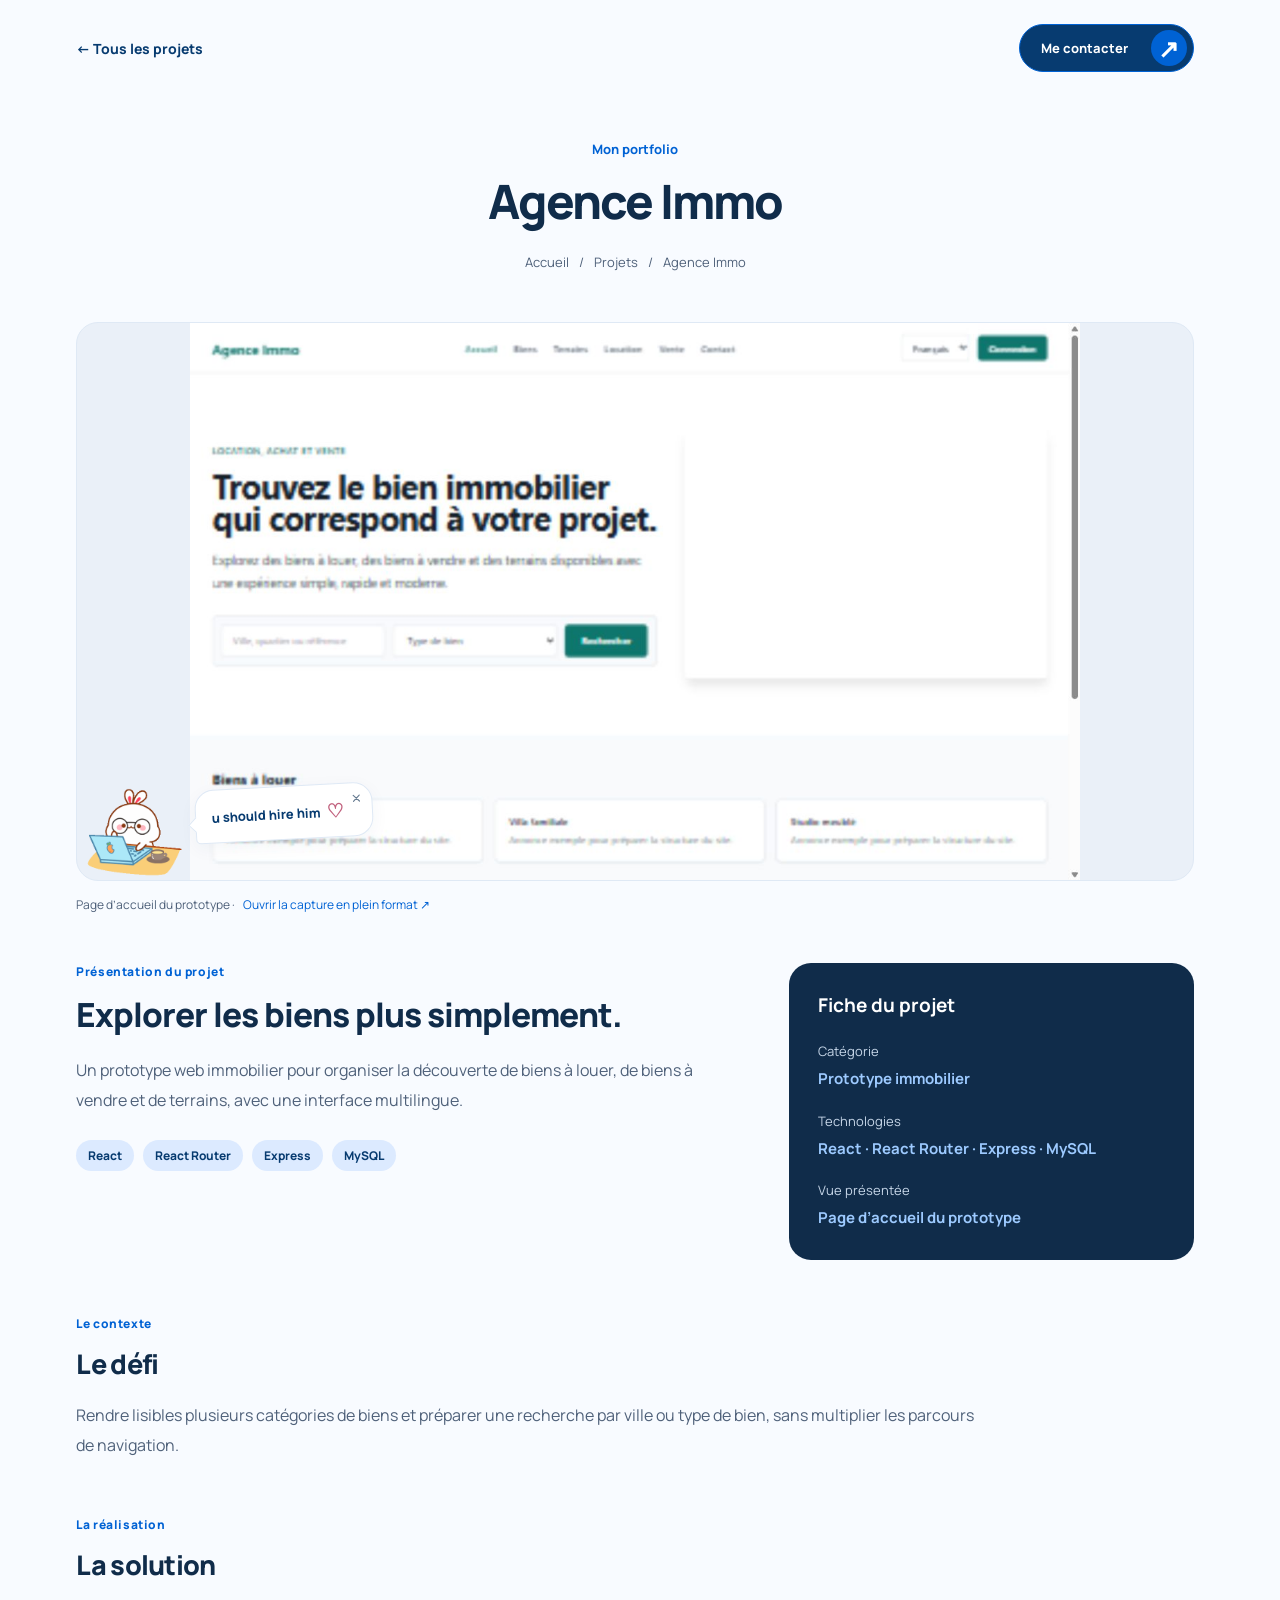
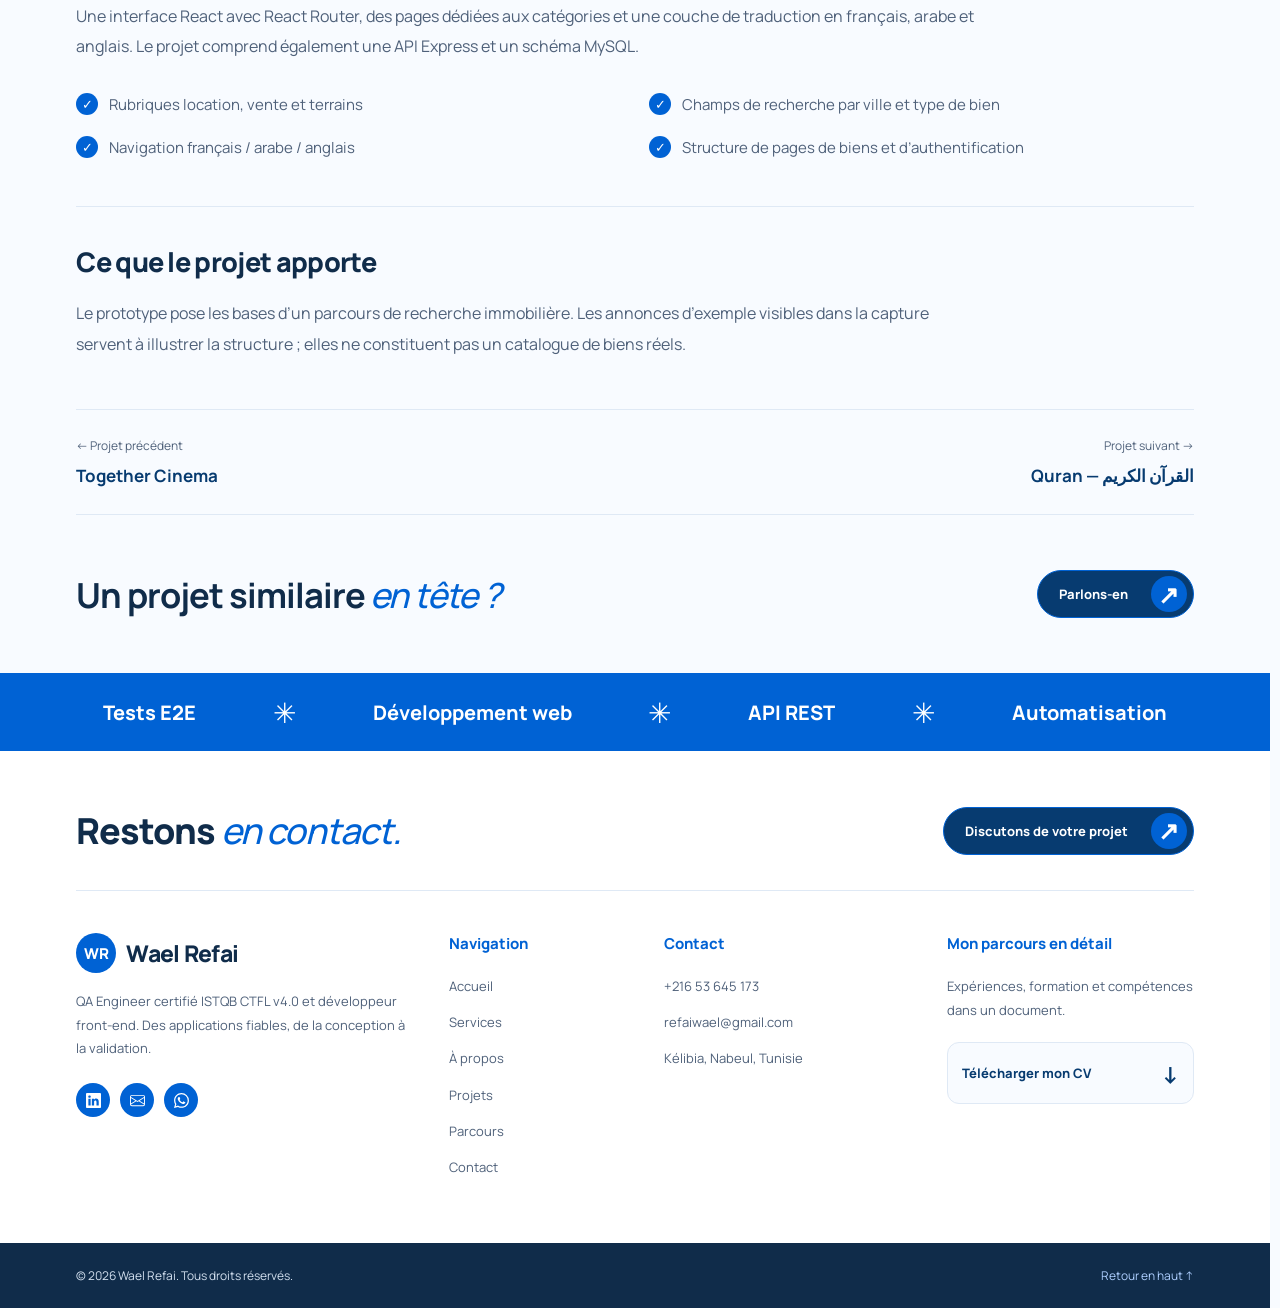
==== projects/agence-immo.html @ ad2dbc5d "Add six detailed project pages with case studies and gallery navigation" ====
<!doctype html><html lang="fr"><head><meta charset="UTF-8"><meta name="viewport" content="width=device-width, initial-scale=1"><meta name="description" content="Un prototype web immobilier pour organiser la découverte de biens à louer, de biens à vendre et de terrains, avec une interface multilingue."><title>Agence Immo — Projet de Wael Refai</title><link rel="icon" href="../assets/favicon.svg"><link rel="stylesheet" href="../styles.css?v=reference-2"><link rel="stylesheet" href="../hero.css?v=centered-menu-1"><link rel="stylesheet" href="../contact.css?v=studio-1"><link rel="stylesheet" href="../case-study.css?v=case-1"><script src="../case-study.js?v=case-1" defer></script></head><body class="case-page"><a class="skip-link" href="#projet">Aller au projet</a>
<header class="case-nav page-width"><a href="../index.html#projets">← Tous les projets</a><a class="contact-pill" href="../index.html#contact">Me contacter <span aria-hidden="true">↗</span></a></header>
<main id="projet"><header class="case-masthead page-width"><p>Mon portfolio</p><h1>Agence Immo</h1><nav aria-label="Fil d’Ariane"><a href="../index.html">Accueil</a><span aria-hidden="true">/</span><a href="../index.html#projets">Projets</a><span aria-hidden="true">/</span><span aria-current="page">Agence Immo</span></nav></header>
<div class="case-content page-width"><figure class="case-hero"><img src="../assets/projects/immo.jpg" width="1280" height="800" alt="Page d’accueil du prototype — Agence Immo" fetchpriority="high"><figcaption>Page d’accueil du prototype · <a href="../assets/projects/immo.jpg" target="_blank" rel="noopener noreferrer">Ouvrir la capture en plein format ↗</a></figcaption></figure>
<div class="case-intro-grid"><div class="case-intro"><p class="case-kicker">Présentation du projet</p><h2>Explorer les biens plus simplement.</h2><p>Un prototype web immobilier pour organiser la découverte de biens à louer, de biens à vendre et de terrains, avec une interface multilingue.</p><ul class="case-tags" aria-label="Technologies"><li>React</li><li>React Router</li><li>Express</li><li>MySQL</li></ul></div><aside class="case-facts" aria-label="Fiche du projet"><h2>Fiche du projet</h2><dl><dt>Catégorie</dt><dd>Prototype immobilier</dd><dt>Technologies</dt><dd>React · React Router · Express · MySQL</dd><dt>Vue présentée</dt><dd>Page d’accueil du prototype</dd></dl></aside></div>
<section class="case-section" aria-labelledby="challenge"><p class="case-kicker">Le contexte</p><h2 id="challenge">Le défi</h2><p>Rendre lisibles plusieurs catégories de biens et préparer une recherche par ville ou type de bien, sans multiplier les parcours de navigation.</p></section>
<section class="case-section" aria-labelledby="solution"><p class="case-kicker">La réalisation</p><h2 id="solution">La solution</h2><p>Une interface React avec React Router, des pages dédiées aux catégories et une couche de traduction en français, arabe et anglais. Le projet comprend également une API Express et un schéma MySQL.</p><ul class="case-features"><li>Rubriques location, vente et terrains</li><li>Champs de recherche par ville et type de bien</li><li>Navigation français / arabe / anglais</li><li>Structure de pages de biens et d’authentification</li></ul></section>
<section class="case-section case-impact" aria-labelledby="impact"><h2 id="impact">Ce que le projet apporte</h2><p>Le prototype pose les bases d’un parcours de recherche immobilière. Les annonces d’exemple visibles dans la capture servent à illustrer la structure ; elles ne constituent pas un catalogue de biens réels.</p></section>
<nav class="case-pagination" aria-label="Autres projets"><a href="cinema.html"><span>← Projet précédent</span><strong>Together Cinema</strong></a><a href="quran.html"><span>Projet suivant →</span><strong>Quran — القرآن الكريم</strong></a></nav>
<section class="case-callout"><h2>Un projet similaire <em>en tête ?</em></h2><a class="contact-pill" href="../index.html#contact">Parlons-en <span aria-hidden="true">↗</span></a></section></div></main>      <aside class="hire-bunny" aria-label="Un petit mot du lapin">
        <img src="../assets/cute-rabbit.gif?v=loop-1" width="370" height="300" alt="" decoding="async" fetchpriority="low">
        <div class="bunny-note">
          <a href="mailto:refaiwael@gmail.com" lang="en">u should hire him <span aria-hidden="true">♡</span></a>
          <button class="bunny-dismiss" type="button" aria-label="Masquer le lapin" title="Masquer le lapin"><svg viewBox="0 0 16 16" aria-hidden="true"><path d="m4 4 8 8m0-8-8 8"/></svg></button>
        </div>
      </aside>  <footer class="footer-studio"><div class="footer-ribbon" aria-hidden="true"><span>Tests E2E</span><b>✳</b><span>Développement web</span><b>✳</b><span>API REST</span><b>✳</b><span>Automatisation</span></div><div class="page-width"><div class="footer-connect"><h2>Restons <em>en contact.</em></h2><a class="contact-pill" href="../index.html#contact">Discutons de votre projet <span aria-hidden="true">↗</span></a></div><div class="footer-columns"><div class="footer-intro"><a class="footer-brand" href="../index.html#accueil"><span aria-hidden="true">WR</span>Wael Refai</a><p>QA Engineer certifié ISTQB CTFL v4.0 et développeur front-end. Des applications fiables, de la conception à la validation.</p><div class="footer-socials"><a href="https://www.linkedin.com/in/refaiwael/" target="_blank" rel="noopener noreferrer" aria-label="LinkedIn (nouvel onglet)"><svg viewBox="0 0 16 16"><use href="../assets/contact-icons.svg#linkedin"/></svg></a><a href="mailto:refaiwael@gmail.com" aria-label="Email"><svg viewBox="0 0 16 16"><use href="../assets/contact-icons.svg#email"/></svg></a><a href="https://wa.me/21653645173" target="_blank" rel="noopener noreferrer" aria-label="WhatsApp (nouvel onglet)"><svg viewBox="0 0 16 16"><use href="../assets/contact-icons.svg#whatsapp"/></svg></a></div></div>
      <nav class="footer-nav" aria-label="Navigation de pied de page"><h3>Navigation</h3><a href="../index.html#accueil">Accueil</a><a href="../index.html#services">Services</a><a href="../index.html#a-propos">À propos</a><a href="../index.html#projets">Projets</a><a href="../index.html#experience">Parcours</a><a href="../index.html#contact">Contact</a></nav><div class="footer-info"><h3>Contact</h3><a href="tel:+21653645173">+216 53 645 173</a><a href="mailto:refaiwael@gmail.com">refaiwael@gmail.com</a><p>Kélibia, Nabeul, Tunisie</p></div><div class="footer-cv"><h3>Mon parcours en détail</h3><p>Expériences, formation et compétences dans un document.</p><a href="../assets/WaelRefaiCV.pdf?v=cv-1" download="WaelRefaiCV.pdf">Télécharger mon CV <span aria-hidden="true">↓</span></a></div></div></div><div class="footer-bottom"><div class="page-width"><p>© <span id="year">2026</span> Wael Refai. Tous droits réservés.</p><a href="../index.html#accueil">Retour en haut ↑</a></div></div></footer></body></html>
---- styles.css ----
@font-face { font-family: Manrope; src: url('assets/manrope.ttf') format('truetype'); font-style: normal; font-weight: 200 800; font-display: swap; }
:root {
  --ink: #102c4a; --blue: #0062d4; --deep: #073b70;
  --muted: #4f617a; --paper: #f8fbff; --line: #dfe9f5; --page: 1660px;
}
* { box-sizing: border-box; }
html { scroll-behavior: smooth; scrollbar-gutter: stable; scrollbar-color: #a4b7cc var(--paper); scrollbar-width: thin; }
body { margin: 0; color: var(--ink); background: #fff; font-family: Manrope, "Segoe UI", Arial, sans-serif; -webkit-font-smoothing: antialiased; }
a { color: inherit; text-decoration: none; text-underline-offset: 5px; }
a, button { touch-action: manipulation; -webkit-tap-highlight-color: transparent; }
button { font: inherit; cursor: pointer; }
a:focus-visible, button:focus-visible { outline: 3px solid #1684db; outline-offset: 5px; }
p, h1, h2, h3 { margin: 0; }
section, article[id] { scroll-margin-top: 40px; }
svg { width: 24px; height: 24px; fill: none; stroke: currentColor; stroke-width: 1.8; stroke-linecap: round; stroke-linejoin: round; }
.page-width { width: min(var(--page), 88%); margin-inline: auto; }
::selection { background: #cce6ff; }
.skip-link { position: fixed; top: 10px; left: 20px; z-index: 100; padding: 12px 20px; background: #fff; border: 2px solid var(--blue); transform: translateY(-160%); }
.skip-link:focus { transform: none; }
.site-header { position: absolute; inset: 0 0 auto; height: 88px; z-index: 20; display: flex; align-items: center; justify-content: center; padding-inline: 6%; }
.site-header nav { display: flex; align-items: center; gap: clamp(25px, 3vw, 46px); height: 100%; }
.site-header nav a { position: relative; display: flex; align-items: center; height: 100%; color: #334965; font-size: 16px; }
.site-header nav a::after { content: ""; position: absolute; bottom: 20px; left: 0; right: 0; height: 2px; background: var(--blue); transform: scaleX(0); transition: transform 180ms ease; }
.site-header nav a:hover { color: var(--deep); }
.site-header nav a.active { color: var(--deep); font-weight: 650; }
.site-header nav a.active::after { transform: scaleX(1); }
.menu-toggle { display: none; }
.button { display: inline-flex; align-items: center; justify-content: center; min-height: 48px; padding: 12px 22px; border: 1px solid transparent; border-radius: 10px; font-size: 15px; font-weight: 650; transition: background 180ms ease, transform 180ms ease; }
.primary { background: var(--deep); color: #fff; }
.primary:hover { background: var(--blue); transform: translateY(-2px); }
.cv-link { padding-block: 12px; color: var(--deep); font-size: 15px; font-weight: 600; text-decoration: underline; text-decoration-color: #91a9c2; text-decoration-thickness: 1px; }
.cv-link:hover { text-decoration-color: var(--blue); }
.section { padding-block: 100px; }
.section h2 { font-size: clamp(30px, 3.1vw, 44px); font-weight: 650; line-height: 1.2; letter-spacing: -.03em; text-wrap: balance; }
.about { display: grid; grid-template-columns: 1fr 1.1fr; gap: 100px; }
.about-copy { color: var(--muted); font-size: 18px; line-height: 1.8; max-width: 65ch; }
.about-copy p + p { margin-top: 18px; }
.skills-section { background: var(--paper); }
.expertise-grid { display: grid; grid-template-columns: 1fr 1fr; gap: 80px; margin-top: 45px; }
.expertise { padding-top: 24px; border-top: 1px solid #c5d1df; }
.expertise h3 { font-size: 24px; letter-spacing: -.02em; font-weight: 650; }
.expertise > p { font-size: 17px; color: var(--muted); line-height: 1.7; max-width: 40ch; margin-top: 14px; }
.expertise ul { padding-left: 19px; margin: 24px 0 0; display: grid; gap: 12px; font-size: 15px; line-height: 1.6; }
.expertise li::marker { color: #7392b0; font-size: 10px; }
.experience-list { display: grid; grid-template-columns: 1fr 1fr 1fr; gap: 40px; margin-top: 45px; }
.experience-list article { border-top: 1px solid var(--line); padding-top: 26px; }
.experience-list h3 { font-size: 17px; font-weight: 600; letter-spacing: -.01em; }
.experience-list strong { display: block; font-size: 23px; font-weight: 650; margin-top: 16px; color: var(--blue); letter-spacing: -.02em; }
.experience-list p { font-size: 15px; color: var(--muted); line-height: 1.7; margin-top: 13px; max-width: 35ch; }
.contact-section { background: var(--paper); }
.contact-layout { display: grid; grid-template-columns: 1.1fr 1fr; align-items: center; gap: 100px; }
.contact-copy > p { font-size: 17px; line-height: 1.7; color: var(--muted); margin-top: 22px; }
.contact-email { display: inline-block; font-size: clamp(20px, 2vw, 27px); font-weight: 600; color: var(--blue); letter-spacing: -.02em; margin-top: 28px; text-decoration: underline; text-decoration-color: #9cb4cb; text-decoration-thickness: 1px; text-underline-offset: 8px; }
.contact-email:hover { text-decoration-color: var(--blue); }
.contact-options { border-top: 1px solid #c5d1df; }
.contact-options a { display: grid; grid-template-columns: 1fr auto; gap: 7px 20px; padding: 25px 0; border-bottom: 1px solid #c5d1df; }
.contact-channel { font-size: 19px; font-weight: 650; }
.contact-value { grid-column: 1; color: var(--muted); font-size: 15px; }
.contact-action { grid-column: 2; grid-row: 1 / 3; align-self: center; color: var(--blue); font-size: 14px; text-decoration: underline; }
.contact-options a:hover .contact-action { text-decoration-thickness: 2px; }
.site-footer { display: flex; align-items: center; justify-content: space-between; gap: 20px; padding-block: 30px; font-size: 12px; color: var(--muted); }
.footer-name { color: var(--ink); font-weight: 650; font-size: 18px; letter-spacing: -.02em; }
.site-footer > a:last-child:hover { text-decoration: underline; }
::-webkit-scrollbar { width: 8px; height: 8px; }
::-webkit-scrollbar-track { background: var(--paper); }
::-webkit-scrollbar-thumb { background: #a4b7cc; border: 2px solid var(--paper); border-radius: 6px; }
::-webkit-scrollbar-thumb:hover { background: #7896b5; }
@media (max-width: 1080px) {
  .about, .contact-layout { gap: 55px; }
  .expertise-grid { gap: 45px; }
  .experience-list { gap: 26px; }
  .section { padding-block: 80px; }
}
@media (max-width: 760px) {
  .site-header { height: 76px; justify-content: flex-end; background: var(--paper); }
  .menu-toggle { display: flex; align-items: center; justify-content: center; flex-direction: column; gap: 7px; width: 44px; height: 44px; padding: 0; border: 1px solid #cbd6e4; border-radius: 10px; background: transparent; }
  .menu-toggle span { width: 19px; height: 2px; background: var(--ink); transition: transform 180ms ease; }
  .menu-toggle[aria-expanded=true] span:first-child { transform: translateY(4.5px) rotate(45deg); }
  .menu-toggle[aria-expanded=true] span:last-child { transform: translateY(-4.5px) rotate(-45deg); }
  .site-header nav { display: none; position: absolute; top: 76px; left: 0; right: 0; height: auto; flex-direction: column; align-items: stretch; gap: 0; padding: 10px 6% 20px; background: var(--paper); border-bottom: 1px solid var(--line); }
  .site-header nav.is-open { display: flex; }
  .site-header nav a { display: block; padding: 12px; height: auto; border-radius: 8px; }
  .site-header nav a.active { background: #e7eff8; }
  .site-header nav a::after { display: none; }
  .section { padding-block: 65px; }
  .section h2 { font-size: 33px; }
  .about, .contact-layout { grid-template-columns: 1fr; gap: 28px; }
  .about-copy { font-size: 16px; }
  .expertise-grid { grid-template-columns: 1fr; gap: 34px; margin-top: 30px; }
  .expertise h3 { font-size: 22px; }
  .expertise > p { font-size: 16px; }
  .experience-list { grid-template-columns: 1fr; gap: 28px; margin-top: 32px; }
  .experience-list article { padding-top: 22px; }
  .experience-list strong { font-size: 22px; margin-top: 10px; }
  .experience-list p { max-width: 50ch; }
  .contact-copy > p { font-size: 16px; }
  .contact-email { font-size: 23px; }
  .contact-options { margin-top: 10px; }
  .contact-channel { font-size: 18px; }
  .contact-action { font-size: 13px; }
  .site-footer { flex-wrap: wrap; gap: 18px; font-size: 11px; }
  .site-footer p { order: 3; width: 100%; }
  .site-footer > a:last-child { margin-left: auto; }
}
@media (prefers-reduced-motion: reduce) {
  html { scroll-behavior: auto; }
  *, *::before, *::after { animation: none !important; transition: none !important; }
}
@media (forced-colors: active) {
  .button, .menu-toggle { border: 1px solid ButtonText; }
}
---- hero.css ----
.hero { position:relative; height:100svh; min-height:560px; overflow:hidden; isolation:isolate; background:var(--paper); }
.hero-media,.hero-shade { position:absolute; inset:0; z-index:-2; }
.hero-media { background:var(--paper); background-size:cover; background-position:center; background-repeat:no-repeat; }
[data-startup-result="poster"] .hero-media { background-image:url('assets/intro-poster.jpg'); }
[data-startup-result="poster"] .hero-media video { visibility:hidden; }
.hero-media video { display:block; width:100%; height:100%; object-fit:cover; object-position:center; }
.hero-media video.poster-only { visibility:hidden; }
.hero-shade { z-index:-1; background:linear-gradient(90deg,#f8fbffd9 0%,#f8fbff55 30%,transparent 48%),linear-gradient(0deg,#fff5,transparent 18%); }
.hero-content { position:relative; z-index:2; height:100%; display:flex; align-items:flex-start; padding-top:clamp(112px,16.5svh,180px); padding-bottom:54px; }
.intro { width:44%; max-width:630px; }
.availability { width:fit-content; display:flex; align-items:center; gap:10px; padding:10px 17px; background:#ffffffbd; border:1px solid #e6eef8; border-radius:30px; box-shadow:0 3px 10px #173f6c06; font-size:clamp(12px,1.05vw,17px); font-weight:700; }
.availability>span { width:9px; height:9px; background:#31d58b; border-radius:50%; flex-shrink:0; }
.intro h1 { font-size:clamp(64px,5.55vw,104px); font-weight:800; line-height:1.07; letter-spacing:-.04em; white-space:nowrap; margin-top:24px; }
.intro h1>span { position:relative; color:var(--blue); }
.intro h1>span svg { position:absolute; left:13%; bottom:-12px; width:85%; height:13px; stroke:#a5caff; stroke-width:6; fill:none; }
.intro h2 { font-size:clamp(24px,2.08vw,39px); font-weight:800; line-height:1.25; letter-spacing:-.035em; margin-top:34px; }
.intro h2>span { display:block; color:var(--blue); }
.hero-description { font-size:clamp(17px,1.25vw,23px); line-height:1.6; max-width:clamp(340px,31vw,550px); color:#52637d; margin-top:22px; text-wrap:pretty; }
.hero-actions { display:flex; align-items:center; flex-wrap:wrap; gap:12px; margin-top:28px; }
.hero-actions .button { min-height:50px; padding:12px 22px; border-radius:30px; gap:9px; font-size:clamp(13px,1.05vw,17px); font-weight:800; white-space:nowrap; }
.button svg { width:17px; height:17px; fill:currentColor; stroke:none; flex-shrink:0; }
.hero-actions .primary { background:linear-gradient(115deg,#0065db,#004686); box-shadow:0 6px 16px #0062d414; }
.hero-actions .cv-link { border:1px solid #467dd2; background:#ffffff80; text-decoration:none; color:var(--deep); }
.hero-actions .cv-link:hover { background:#fff; }
.hero-socials { position:absolute; z-index:3; right:6%; top:43%; display:flex; gap:16px; }
.hero-socials a { width:58px; height:58px; display:grid; place-items:center; background:#ffffffde; border-radius:15px; color:var(--deep); box-shadow:0 8px 22px #133f7012; transition:transform 180ms ease,background 180ms ease; }
.hero-socials svg { width:25px; height:25px; fill:currentColor; stroke:none; }
.hero-socials a:hover { background:#fff; transform:translateY(-3px); }
.hire-bunny { position:fixed; z-index:30; pointer-events:none; left:5%; bottom:14px; display:flex; align-items:center; gap:0; width:fit-content; }
.hire-bunny[hidden] { display:none !important; }
.hire-bunny>img { width:140px; height:auto; display:block; }
.bunny-note { pointer-events:auto; position:relative; margin-left:-9px; margin-top:-32px; padding:13px 28px 13px 16px; background:#fff; border:1px solid var(--line); border-radius:19px 19px 19px 5px; box-shadow:0 5px 18px #173f6c0c; transform:rotate(-3deg); }
.bunny-note::before { content:""; position:absolute; left:-6px; bottom:13px; width:10px; height:10px; background:#fff; border-left:1px solid var(--line); border-bottom:1px solid var(--line); transform:rotate(45deg); }
.bunny-note>a { display:block; color:var(--deep); font-size:13px; font-weight:750; white-space:nowrap; text-decoration:none; }
.bunny-note>a span { color:#c05f7c; margin-left:3px; font-size:19px; vertical-align:-1px; }
.bunny-note>a:hover { color:var(--blue); }
.bunny-dismiss { position:absolute; right:2px; top:2px; display:grid; place-items:center; width:26px; height:26px; border:0; padding:6px; border-radius:50%; color:#667b91; background:transparent; cursor:pointer; }
.bunny-dismiss svg { width:12px; height:12px; stroke:currentColor; stroke-width:1.5; fill:none; }
.bunny-dismiss:hover { background:var(--paper); color:var(--ink); }
.site-header { justify-content:space-between; height:94px; gap:24px; }
.site-header nav { gap:clamp(12px,1.4vw,30px); }
.site-header nav a { height:42px; padding:8px 16px; font-weight:750; font-size:16px; color:var(--ink); border-radius:26px; }
.site-header nav a::after { display:none; }
.site-header nav a.active { background:linear-gradient(120deg,#0068e2,#0056bd); color:#fff; box-shadow:0 4px 12px #005ab51a; }
.header-contact { gap:9px; border-radius:30px; background:linear-gradient(115deg,#063b70,#00518b); color:#fff; font-weight:800; min-height:46px; padding:11px 20px; font-size:14px; white-space:nowrap; }
.header-contact:hover { background:var(--deep); }
.hero-art { position:absolute; inset:0; z-index:0; pointer-events:none; overflow:hidden; }
.hero-art svg { position:absolute; stroke:none; }
.ribbon-right { top:7%; right:-12%; width:43%; height:65%; }
.ribbon-left { left:-6%; bottom:4%; width:38%; height:20%; mask-image:linear-gradient(to right,#000,#000 45%,transparent 95%); }
.intro-screen { position:fixed; inset:0; z-index:100; display:none; place-items:center; background:#fff; pointer-events:none; transform:translateY(0); transition:transform 550ms cubic-bezier(.76,0,.24,1),visibility 0s 550ms; }
.hello-active .intro-screen,.hello-done .intro-screen { display:grid; }
.hello-word { width:min(380px,78vw); transition:opacity 250ms ease,transform 550ms cubic-bezier(.76,0,.24,1); }
.hello-word svg { width:100%; height:auto; display:block; stroke:none; animation:write-hello 650ms cubic-bezier(.16,1,.3,1) both; }
.hello-done .intro-screen { transform:translateY(-100%); visibility:hidden; }
.hello-done .hello-word { opacity:0; transform:translateY(-30px); }
.intro-screen[hidden] { display:none !important; }
.intro-pending { scroll-behavior:auto; }
.intro-pending [data-enter] { opacity:0; visibility:hidden; transform:translateY(12px); }
.content-ready [data-enter]:not(.arrived) { animation:hero-enter 500ms cubic-bezier(.16,1,.3,1) var(--enter-delay,0s) both; }
@keyframes write-hello { from { clip-path:inset(0 75% 0 0); opacity:.3; } to { clip-path:inset(0 0 0 0); opacity:1; } }
@keyframes hero-enter { from { opacity:0; transform:translateY(12px); } to { opacity:1; transform:translateY(0); } }
@media (min-width:761px) and (max-height:700px) {
  .site-header { height:78px; }
  .hero-content { padding-top:100px; padding-bottom:34px; }
  .availability { font-size:12px; padding:8px 15px; }
  .intro h1 { font-size:clamp(61px,5.4vw,80px); margin-top:20px; }
  .intro h2 { font-size:clamp(24px,2vw,29px); margin-top:28px; }
  .hero-description { font-size:17px; line-height:1.55; margin-top:18px; }
  .hero-actions { margin-top:24px; gap:10px; }
  .hero-actions .button { min-height:46px; padding:10px 18px; font-size:13px; }
  .hero-socials a { width:52px; height:52px; }
  .hire-bunny { bottom:8px; }
  .bunny-note { padding-block:9px; }
}
@media (min-width:1181px) {
  .site-header { justify-content:center; }
  .header-contact { position:absolute; right:6%; }
}
@media (max-width:1180px) {
  .site-header { height:80px; justify-content:flex-end; }
  .header-contact { display:none; }
  .menu-toggle { display:flex; align-items:center; justify-content:center; flex-direction:column; gap:7px; width:44px; height:44px; padding:0; border:1px solid #cbd6e4; border-radius:12px; background:#ffffffa8; order:3; }
  .menu-toggle span { width:19px; height:2px; background:var(--ink); transition:transform 180ms ease; }
  .menu-toggle[aria-expanded=true] span:first-child { transform:translateY(4.5px) rotate(45deg); }
  .menu-toggle[aria-expanded=true] span:last-child { transform:translateY(-4.5px) rotate(-45deg); }
  .site-header nav { display:none; position:absolute; top:80px; left:0; right:0; height:auto; flex-direction:column; align-items:stretch; gap:4px; padding:12px 6% 20px; background:var(--paper); border-bottom:1px solid var(--line); }
  .site-header nav.is-open { display:flex; }
  .site-header nav a { display:block; height:auto; padding:12px; border-radius:10px; }
  .intro { width:49%; }
  .intro h1 { font-size:clamp(58px,6.2vw,68px); }
  .intro h2 { font-size:24px; }
  .hero-socials { right:4%; gap:11px; }
  .hero-socials a { width:46px; height:46px; border-radius:13px; }
}
@media (max-width:760px) {
  .site-header { height:64px; background:transparent; padding-inline:16px; }
  .menu-toggle { background:#ffffffe6; box-shadow:0 4px 16px #173f6c12; }
  .site-header nav { top:64px; left:16px; right:16px; padding:10px; border:1px solid var(--line); border-radius:18px; box-shadow:0 12px 32px #173f6c1a; }
  .hero { height:auto; min-height:0; display:flex; flex-direction:column; }
  .hero-media { position:relative; inset:auto; order:0; height:clamp(280px,40svh,340px); margin-top:0; width:100%; z-index:4; overflow:visible; background-size:cover; background-position:56% center; }
  .hero-media::after { content:""; position:absolute; inset:auto 0 0; height:20px; background:linear-gradient(transparent,var(--paper)); pointer-events:none; transition:opacity 400ms ease; }
  .hero-media video { position:absolute; left:0; top:0; object-fit:cover; object-position:56% center; transform:none; transition:height 700ms cubic-bezier(.65,0,.25,1),top 700ms cubic-bezier(.65,0,.25,1); }
  .intro-pending .hero-media video { height:100svh; }
  .intro-pending .hero-media::after { opacity:0; }
  .content-ready [data-enter]:not(.arrived) { animation-delay:calc(var(--enter-delay,0s) + .45s); }
  .hero-shade { display:none; }
  .hero-content { order:1; width:88%; height:auto; padding-top:14px; padding-bottom:10px; }
  .intro { width:100%; max-width:500px; }
  .availability { font-size:12px; padding:8px 12px; gap:8px; }
  .availability>span { width:7px; height:7px; }
  .intro h1 { font-size:clamp(44px,12vw,60px); margin-top:12px; }
  .intro h1>span svg { bottom:-9px; height:11px; }
  .intro h2 { font-size:22px; margin-top:18px; line-height:1.25; }
  .hero-description { font-size:15px; line-height:1.55; margin-top:12px; }
  .hero-actions { display:grid; grid-template-columns:1fr 1fr; margin-top:16px; gap:10px; }
  .hero-actions .button { font-size:12px; line-height:1.5; min-height:56px; min-width:0; padding:10px 12px; white-space:normal; text-align:left; justify-content:flex-start; gap:7px; }
  .hero-socials { position:static; order:2; width:88%; margin-inline:auto; padding-bottom:112px; gap:12px; }
  .hero-socials a { width:46px; height:46px; }
  .hire-bunny { left:max(8px,env(safe-area-inset-left)); bottom:max(10px,env(safe-area-inset-bottom)); width:fit-content; margin:0; }
  .hire-bunny>img { width:96px; }
  .bunny-note { margin-top:12px; padding-block:8px; }
  .ribbon-right { display:none; }
  .ribbon-left { bottom:2%; width:65%; height:15%; opacity:.45; }
  .hello-word { width:280px; }
}
@media (prefers-reduced-motion:reduce) {
  .hire-bunny>img { display:none; }
  .bunny-note { margin:0; transform:none; }
  .bunny-note::before { display:none; }
  .intro-screen,.hello-word,.hero-media video,.hero-media::after { transition:none; }
  .hello-word svg { animation:none; }
  .content-ready [data-enter] { animation:none !important; }
}
@media (forced-colors:active) { .hero-shade { background:Canvas; opacity:.85; } .hero-art { display:none; } }
---- contact.css ----
.collaborate-section { padding-top:90px; text-align:center; overflow:hidden; }
.collaborate-section h2 { font-size:clamp(32px,3.5vw,48px); line-height:1.25; font-weight:800; letter-spacing:-.035em; margin-bottom:30px; }
.collaborate-section em,.footer-connect em { color:var(--blue); font-weight:500; }
.contact-pill { display:inline-flex; align-items:center; gap:23px; padding:5px 6px 5px 21px; min-height:48px; border:1px solid var(--blue); border-radius:28px; background:var(--deep); color:#fff; font-size:13px; font-weight:750; cursor:pointer; }
.contact-pill>span { display:grid; place-items:center; width:36px; height:36px; border-radius:50%; background:var(--blue); color:#fff; font-size:25px; }
.contact-pill:hover { background:var(--blue); }
.collaborate-tags { display:flex; flex-wrap:wrap; align-items:flex-end; justify-content:center; gap:10px; padding:0 10px; margin:58px 0 0; list-style:none; min-height:68px; }
.collaborate-tags li { padding:9px 17px; border-radius:24px; background:var(--blue); color:#fff; font-size:13px; font-weight:700; transform:rotate(-12deg); }
.collaborate-tags li:nth-child(even) { background:var(--ink); transform:rotate(10deg); margin-bottom:12px; }
.contact-studio { background:var(--ink); color:#fff; }
.contact-studio-grid { display:grid; grid-template-columns:.85fr 1.3fr; gap:80px; }
.contact-eyebrow { display:flex; align-items:center; gap:10px; font-size:16px; color:#d0e1f4; margin-bottom:18px; }
.contact-eyebrow::before { content:""; width:15px; height:2px; background:#84bdff; }
.contact-studio h2 { font-weight:800; }
.contact-studio h2 em { font-weight:500; color:#84bdff; }
.contact-studio-copy>p:not(.contact-eyebrow) { color:#cfdded; line-height:1.8; font-size:16px; margin-top:23px; max-width:42ch; }
.contact-addresses { display:grid; gap:20px; padding:0; list-style:none; margin:35px 0 22px; }
.contact-addresses li { display:flex; align-items:center; gap:13px; font-size:15px; color:#e1ebf8; min-width:0; }
.contact-addresses li>span { width:38px; height:38px; flex-shrink:0; display:grid; place-items:center; border-radius:50%; background:var(--blue); color:#fff; font-size:22px; }
.contact-addresses svg { width:17px; height:17px; fill:currentColor; stroke:none; }
.contact-addresses a { overflow-wrap:anywhere; }
.contact-addresses a:hover,.contact-whatsapp:hover { text-decoration:underline; }
.contact-whatsapp { color:#a9ceff; font-size:14px; margin-left:51px; }
.contact-fields { display:grid; grid-template-columns:1fr 1fr; gap:20px; }
.contact-field { min-width:0; display:flex; flex-direction:column; }
.contact-field label { font-size:13px; color:#e1ebf8; margin-bottom:9px; line-height:1.6; }
.contact-field small { font-size:11px; color:#b7c9de; }
.contact-field input,.contact-field select,.contact-field textarea { box-sizing:border-box; width:100%; min-width:0; border:1px solid #ffffff20; border-radius:12px; padding:13px 15px; background:#ffffff0e; color:#fff; font:inherit; font-size:14px; min-height:46px; }
.contact-field input::placeholder,.contact-field textarea::placeholder { color:#b7c9de; opacity:1; }
.contact-field select { color-scheme:dark; }
.contact-field option { background:var(--ink); color:#fff; }
.contact-field textarea { resize:none; min-height:150px; line-height:1.7; }
.contact-field input:focus-visible,.contact-field select:focus-visible,.contact-field textarea:focus-visible { outline:2px solid #84bdff; outline-offset:3px; }
.contact-field [aria-invalid=true] { border-color:#ffb7b7; }
.contact-field-wide { grid-column:1/-1; }
.field-error { color:#ffc6c6; font-size:12px; margin-top:6px; line-height:1.5; }
.field-error:empty { display:none; }
.contact-form-note { color:#b7c9de; font-size:12px; line-height:1.7; margin:17px 0 23px; }
.contact-form-status { margin-top:14px; color:#cde2ff; font-size:13px; line-height:1.6; }
.contact-draft { border:1px solid #84bdff66; border-radius:16px; padding:22px; margin-top:24px; background:#ffffff08; }
.contact-draft[hidden] { display:none; }
.contact-draft h3 { font-size:20px; }
.contact-draft p { font-size:13px; line-height:1.8; color:#cbdced; margin:12px 0; }
.contact-draft-link { display:inline-block; color:#aed0ff; text-decoration:underline; font-weight:750; font-size:14px; }
.contact-draft pre { white-space:pre-wrap; overflow-wrap:anywhere; font:inherit; font-size:13px; line-height:1.8; color:#d6e3f3; margin-bottom:0; }
.footer-ribbon { display:flex; align-items:center; justify-content:space-around; gap:24px; flex-wrap:wrap; padding:20px 6%; background:var(--blue); color:#fff; font-size:20px; font-weight:750; }
.footer-ribbon b { font-size:28px; font-weight:400; }
.footer-connect { display:flex; align-items:center; justify-content:space-between; gap:30px; padding:55px 0 35px; border-bottom:1px solid var(--line); }
.footer-connect h2 { font-size:clamp(28px,2.8vw,40px); font-weight:800; letter-spacing:-.03em; }
.footer-columns { display:grid; grid-template-columns:1.5fr .8fr 1.1fr 1.1fr; gap:36px; padding:42px 0 65px; }
.footer-brand { display:inline-flex; align-items:center; gap:10px; font-size:23px; font-weight:800; letter-spacing:-.03em; }
.footer-brand>span { width:40px; height:40px; border-radius:50%; display:grid; place-items:center; background:var(--blue); color:#fff; font-size:15px; }
.footer-intro>p,.footer-cv>p { color:var(--muted); font-size:13px; line-height:1.8; margin-top:17px; }
.footer-socials { display:flex; gap:10px; margin-top:23px; }
.footer-socials a { display:grid; place-items:center; width:34px; height:34px; border-radius:50%; background:var(--blue); color:#fff; }
.footer-socials svg { width:15px; height:15px; fill:currentColor; stroke:none; }
.footer-columns h3 { font-size:15px; color:var(--blue); margin-bottom:21px; font-weight:750; }
.footer-nav,.footer-info { display:flex; flex-direction:column; gap:14px; }
.footer-nav h3,.footer-info h3 { margin-bottom:7px; }
.footer-nav>a,.footer-info>a,.footer-info>p { font-size:13px; color:var(--muted); line-height:1.7; overflow-wrap:anywhere; }
.footer-nav>a:hover,.footer-info>a:hover { color:var(--blue); text-decoration:underline; }
.footer-cv>a { display:flex; align-items:center; justify-content:space-between; gap:12px; background:var(--paper); border:1px solid var(--line); border-radius:12px; padding:14px; margin-top:20px; font-size:13px; color:var(--deep); font-weight:750; }
.footer-cv>a span { font-size:23px; }
.footer-bottom { background:var(--ink); color:#d3e0ef; font-size:12px; }
.footer-bottom>.page-width { display:flex; justify-content:space-between; align-items:center; gap:20px; padding-block:24px; }
.footer-bottom a { color:#aecfff; }
@media(max-width:1000px) { .contact-studio-grid { gap:40px; grid-template-columns:1fr 1.3fr; } .contact-fields { gap:16px; } .footer-columns { grid-template-columns:1.3fr 1fr; } }
@media(max-width:760px) { .collaborate-section { padding-top:60px; } .collaborate-tags { gap:8px; margin-top:38px; padding-bottom:14px; } .collaborate-tags li { font-size:11px; padding:8px 13px; } .contact-studio-grid { grid-template-columns:1fr; gap:38px; } .contact-studio { padding-block:60px; } .contact-fields { grid-template-columns:1fr; gap:18px; } .contact-field-wide { grid-column:auto; } .footer-connect { align-items:flex-start; flex-direction:column; padding-top:40px; } .footer-ribbon { font-size:14px; gap:16px; padding:16px 6%; } .footer-ribbon b { font-size:20px; } .footer-ribbon b:last-of-type { display:none; } .footer-columns { gap:30px; grid-template-columns:1fr 1fr; padding-bottom:40px; } .footer-intro,.footer-cv { grid-column:1/-1; } .footer-bottom>.page-width { align-items:flex-start; flex-direction:column; gap:13px; padding-bottom:115px; } }

.contact-addresses svg.contact-line-icon { fill:none; stroke:currentColor; stroke-width:1.8; }
---- case-study.css ----
.case-page { background:var(--paper); }
.case-page .footer-studio { background:#fff; }
.case-nav { display:flex; align-items:center; justify-content:space-between; gap:20px; padding-block:24px; }
.case-nav>a:first-child { color:var(--deep); font-size:14px; font-weight:750; }
.case-nav>a:first-child:hover { text-decoration:underline; }
.case-masthead { text-align:center; padding:44px 0 48px; }
.case-masthead>p { color:var(--blue); font-size:13px; font-weight:750; margin-bottom:15px; }
.case-masthead h1 { font-size:clamp(30px,3.7vw,52px); font-weight:800; letter-spacing:-.04em; line-height:1.2; }
.case-masthead nav { display:flex; justify-content:center; flex-wrap:wrap; gap:10px; font-size:13px; color:var(--muted); margin-top:21px; line-height:1.8; }
.case-masthead nav a:hover { color:var(--blue); text-decoration:underline; }
.case-hero { margin:0 0 48px; }
.case-hero img { width:100%; height:auto; aspect-ratio:2/1; object-fit:contain; display:block; border:1px solid var(--line); border-radius:22px; background:#eaf0f8; }
.case-hero figcaption { display:flex; flex-wrap:wrap; gap:8px; color:var(--muted); font-size:12px; line-height:1.7; margin-top:14px; }
.case-hero figcaption a { color:var(--blue); }
.case-intro-grid { display:grid; grid-template-columns:1.6fr 1fr; gap:65px; align-items:start; }
.case-kicker { font-size:12px; font-weight:800; color:var(--blue); letter-spacing:.05em; margin-bottom:13px; }
.case-intro h2 { font-size:clamp(25px,2.6vw,34px); letter-spacing:-.03em; line-height:1.3; font-weight:800; }
.case-intro>p:not(.case-kicker),.case-section>p:not(.case-kicker) { margin-top:18px; font-size:16px; line-height:1.9; color:var(--muted); max-width:90ch; }
.case-tags { display:flex; flex-wrap:wrap; gap:9px; list-style:none; padding:0; margin:25px 0 0; }
.case-tags li { font-size:12px; padding:7px 12px; border-radius:20px; background:#dceaff; color:var(--deep); font-weight:750; }
.case-facts { padding:29px; background:var(--ink); color:#fff; border-radius:22px; }
.case-facts h2 { font-size:19px; margin-bottom:24px; }
.case-facts dl { margin:0; }
.case-facts dt { color:#c6d6e8; font-size:13px; margin-top:20px; }
.case-facts dd { color:#9dcaff; margin:6px 0 0; line-height:1.7; font-weight:700; font-size:15px; }
.case-section { padding-top:55px; }
.case-section h2 { font-size:27px; font-weight:800; letter-spacing:-.025em; }
.case-features { display:grid; grid-template-columns:1fr 1fr; gap:16px 28px; list-style:none; padding:0; margin:30px 0 0; }
.case-features li { display:flex; align-items:flex-start; gap:11px; font-size:15px; line-height:1.8; color:var(--muted); }
.case-features li::before { content:"✓"; flex-shrink:0; display:grid; place-items:center; width:22px; height:22px; border-radius:50%; background:var(--blue); color:#fff; font-size:13px; margin-top:2px; }
.case-impact { border-top:1px solid var(--line); margin-top:45px; padding-top:36px; }
.case-pagination { display:grid; grid-template-columns:1fr 1fr; gap:24px; border-block:1px solid var(--line); margin-top:50px; padding-block:27px; }
.case-pagination a { display:flex; flex-direction:column; gap:10px; }
.case-pagination a:last-child { text-align:right; }
.case-pagination span { font-size:12px; color:var(--muted); }
.case-pagination strong { font-size:17px; color:var(--deep); }
.case-pagination a:hover strong { color:var(--blue); }
.case-callout { padding-block:55px; display:flex; align-items:center; justify-content:space-between; gap:24px; }
.case-callout h2 { font-size:clamp(25px,2.7vw,36px); letter-spacing:-.03em; }
.case-callout em { color:var(--blue); font-weight:500; }
@media(max-width:800px) { .case-intro-grid { grid-template-columns:1fr; gap:30px; } .case-masthead { padding-block:30px; } .case-hero img { aspect-ratio:16/10; } .case-features { grid-template-columns:1fr; } .case-section { padding-top:38px; } .case-impact { margin-top:32px; padding-top:30px; } }
@media(max-width:600px) { .case-nav { gap:12px; padding-block:17px; } .case-nav>a:first-child { font-size:12px; } .case-nav .contact-pill { font-size:12px; padding-left:14px; gap:10px; } .case-nav .contact-pill>span { width:30px; height:30px; font-size:21px; } .case-callout { flex-direction:column; align-items:flex-start; } .case-facts { padding:24px; } .case-pagination { gap:18px; } .case-pagination strong { font-size:15px; } }
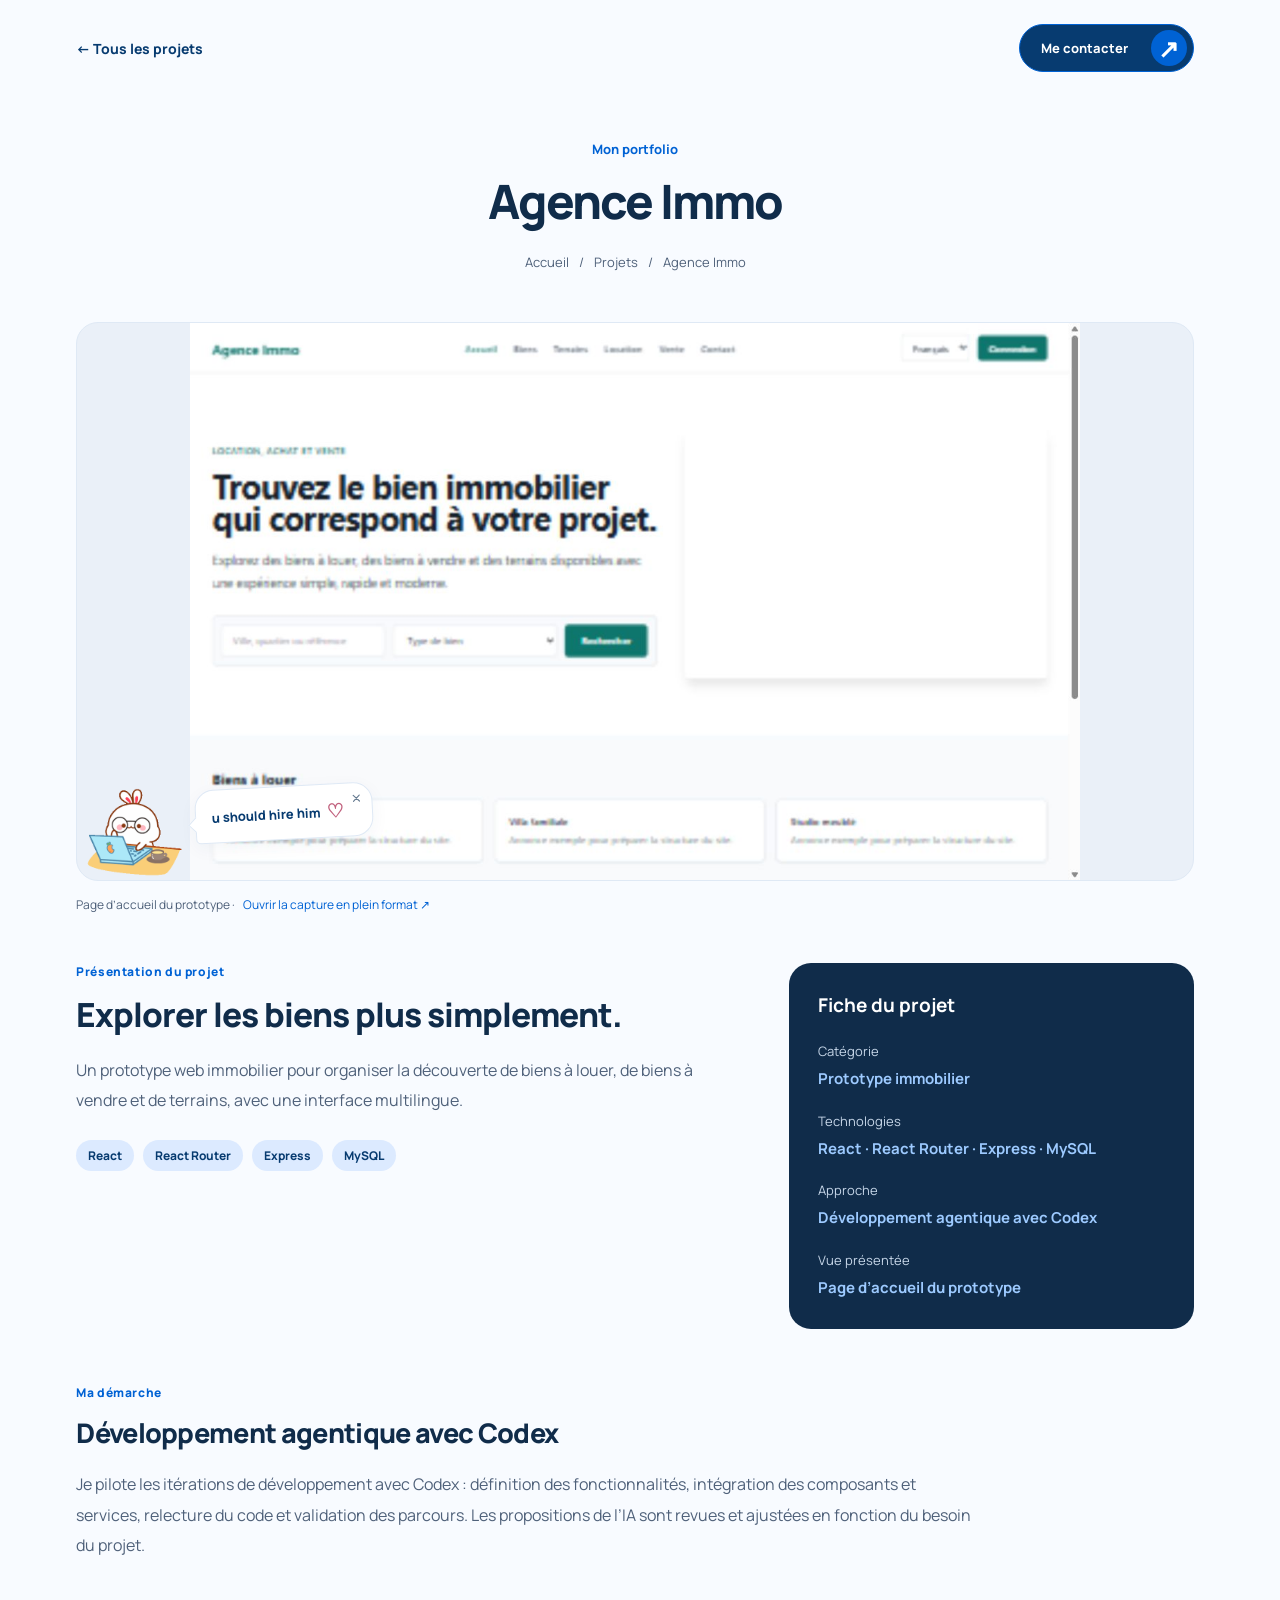
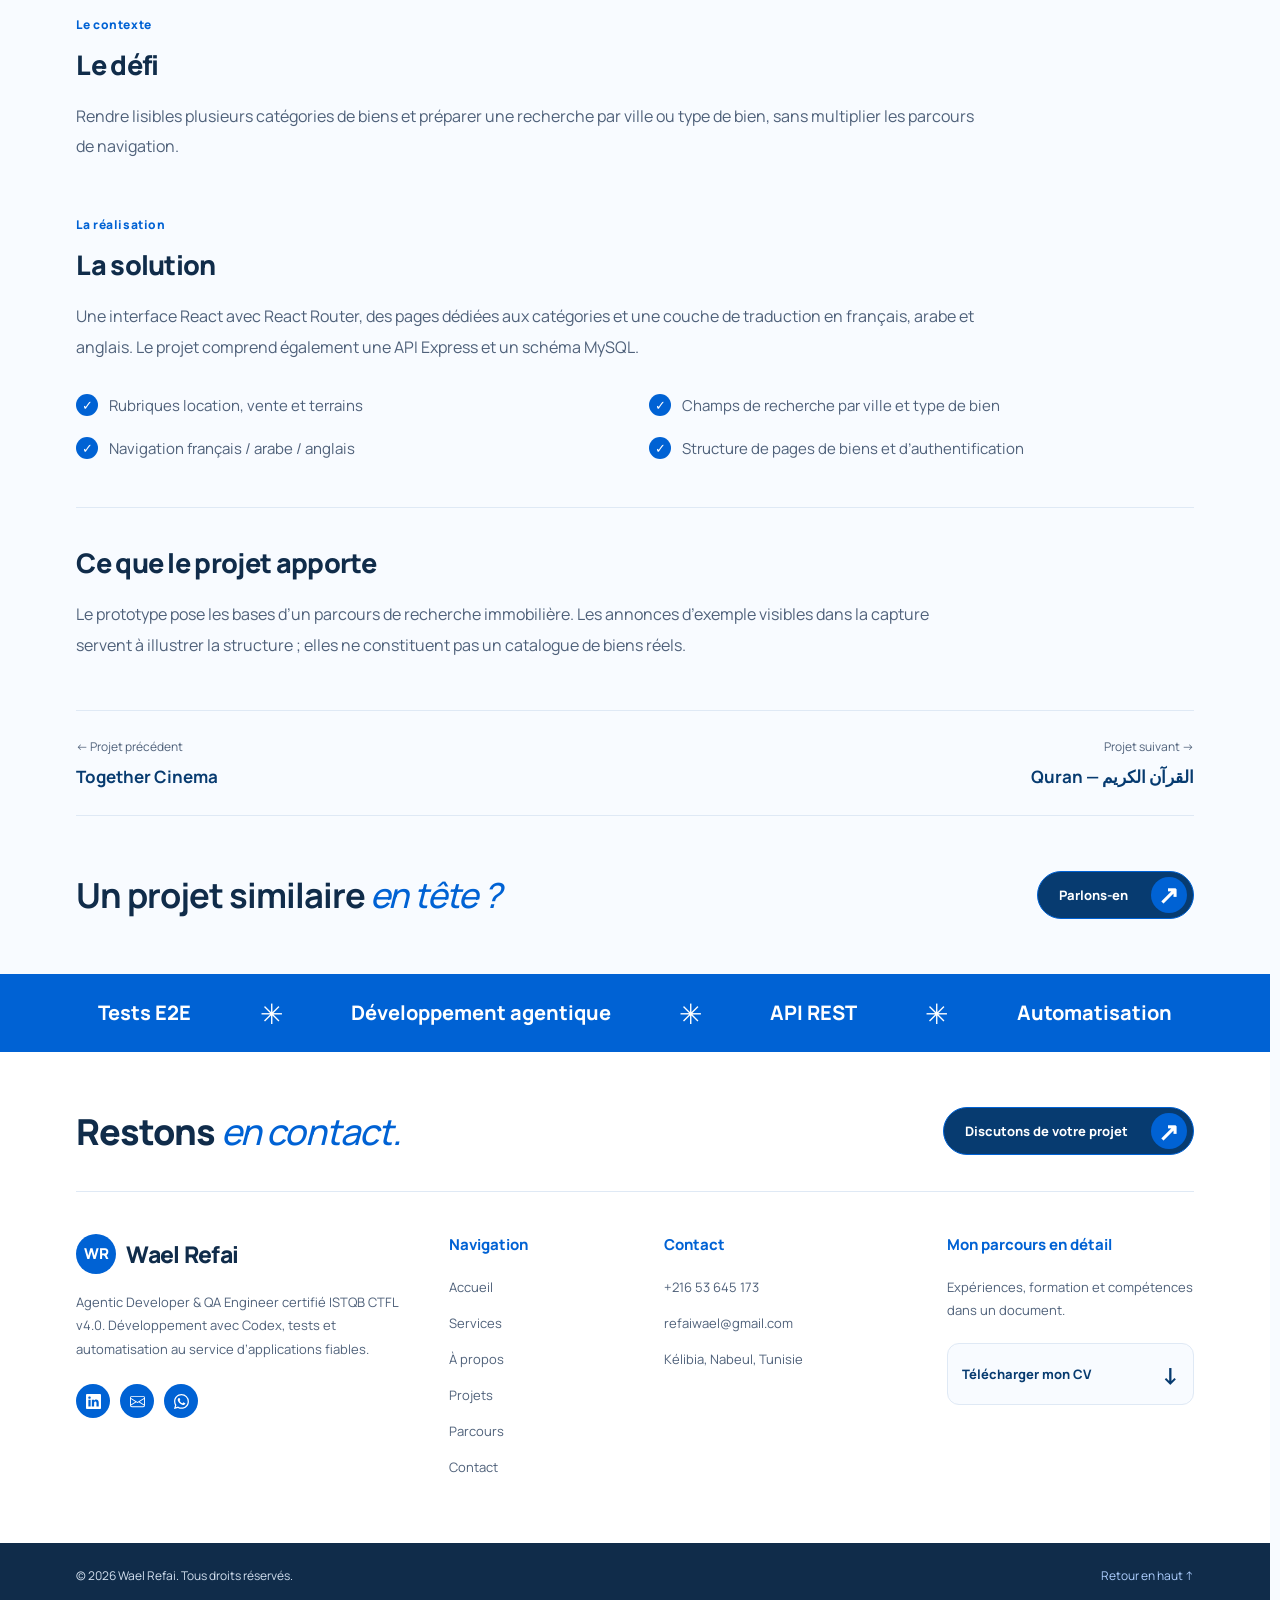
==== commit b6b89723: "Position profile as Agentic Developer with QA and test automation expertise" ====
--- a/projects/agence-immo.html
+++ b/projects/agence-immo.html
@@ -2,7 +2,8 @@
 <header class="case-nav page-width"><a href="../index.html#projets">← Tous les projets</a><a class="contact-pill" href="../index.html#contact">Me contacter <span aria-hidden="true">↗</span></a></header>
 <main id="projet"><header class="case-masthead page-width"><p>Mon portfolio</p><h1>Agence Immo</h1><nav aria-label="Fil d’Ariane"><a href="../index.html">Accueil</a><span aria-hidden="true">/</span><a href="../index.html#projets">Projets</a><span aria-hidden="true">/</span><span aria-current="page">Agence Immo</span></nav></header>
 <div class="case-content page-width"><figure class="case-hero"><img src="../assets/projects/immo.jpg" width="1280" height="800" alt="Page d’accueil du prototype — Agence Immo" fetchpriority="high"><figcaption>Page d’accueil du prototype · <a href="../assets/projects/immo.jpg" target="_blank" rel="noopener noreferrer">Ouvrir la capture en plein format ↗</a></figcaption></figure>
-<div class="case-intro-grid"><div class="case-intro"><p class="case-kicker">Présentation du projet</p><h2>Explorer les biens plus simplement.</h2><p>Un prototype web immobilier pour organiser la découverte de biens à louer, de biens à vendre et de terrains, avec une interface multilingue.</p><ul class="case-tags" aria-label="Technologies"><li>React</li><li>React Router</li><li>Express</li><li>MySQL</li></ul></div><aside class="case-facts" aria-label="Fiche du projet"><h2>Fiche du projet</h2><dl><dt>Catégorie</dt><dd>Prototype immobilier</dd><dt>Technologies</dt><dd>React · React Router · Express · MySQL</dd><dt>Vue présentée</dt><dd>Page d’accueil du prototype</dd></dl></aside></div>
+<div class="case-intro-grid"><div class="case-intro"><p class="case-kicker">Présentation du projet</p><h2>Explorer les biens plus simplement.</h2><p>Un prototype web immobilier pour organiser la découverte de biens à louer, de biens à vendre et de terrains, avec une interface multilingue.</p><ul class="case-tags" aria-label="Technologies"><li>React</li><li>React Router</li><li>Express</li><li>MySQL</li></ul></div><aside class="case-facts" aria-label="Fiche du projet"><h2>Fiche du projet</h2><dl><dt>Catégorie</dt><dd>Prototype immobilier</dd><dt>Technologies</dt><dd>React · React Router · Express · MySQL</dd><dt>Approche</dt><dd>Développement agentique avec Codex</dd><dt>Vue présentée</dt><dd>Page d’accueil du prototype</dd></dl></aside></div>
+<section class="case-section" aria-labelledby="approach"><p class="case-kicker">Ma démarche</p><h2 id="approach">Développement agentique avec Codex</h2><p>Je pilote les itérations de développement avec Codex : définition des fonctionnalités, intégration des composants et services, relecture du code et validation des parcours. Les propositions de l’IA sont revues et ajustées en fonction du besoin du projet.</p></section>
 <section class="case-section" aria-labelledby="challenge"><p class="case-kicker">Le contexte</p><h2 id="challenge">Le défi</h2><p>Rendre lisibles plusieurs catégories de biens et préparer une recherche par ville ou type de bien, sans multiplier les parcours de navigation.</p></section>
 <section class="case-section" aria-labelledby="solution"><p class="case-kicker">La réalisation</p><h2 id="solution">La solution</h2><p>Une interface React avec React Router, des pages dédiées aux catégories et une couche de traduction en français, arabe et anglais. Le projet comprend également une API Express et un schéma MySQL.</p><ul class="case-features"><li>Rubriques location, vente et terrains</li><li>Champs de recherche par ville et type de bien</li><li>Navigation français / arabe / anglais</li><li>Structure de pages de biens et d’authentification</li></ul></section>
 <section class="case-section case-impact" aria-labelledby="impact"><h2 id="impact">Ce que le projet apporte</h2><p>Le prototype pose les bases d’un parcours de recherche immobilière. Les annonces d’exemple visibles dans la capture servent à illustrer la structure ; elles ne constituent pas un catalogue de biens réels.</p></section>
@@ -13,5 +14,5 @@
           <a href="mailto:refaiwael@gmail.com" lang="en">u should hire him <span aria-hidden="true">♡</span></a>
           <button class="bunny-dismiss" type="button" aria-label="Masquer le lapin" title="Masquer le lapin"><svg viewBox="0 0 16 16" aria-hidden="true"><path d="m4 4 8 8m0-8-8 8"/></svg></button>
         </div>
-      </aside>  <footer class="footer-studio"><div class="footer-ribbon" aria-hidden="true"><span>Tests E2E</span><b>✳</b><span>Développement web</span><b>✳</b><span>API REST</span><b>✳</b><span>Automatisation</span></div><div class="page-width"><div class="footer-connect"><h2>Restons <em>en contact.</em></h2><a class="contact-pill" href="../index.html#contact">Discutons de votre projet <span aria-hidden="true">↗</span></a></div><div class="footer-columns"><div class="footer-intro"><a class="footer-brand" href="../index.html#accueil"><span aria-hidden="true">WR</span>Wael Refai</a><p>QA Engineer certifié ISTQB CTFL v4.0 et développeur front-end. Des applications fiables, de la conception à la validation.</p><div class="footer-socials"><a href="https://www.linkedin.com/in/refaiwael/" target="_blank" rel="noopener noreferrer" aria-label="LinkedIn (nouvel onglet)"><svg viewBox="0 0 16 16"><use href="../assets/contact-icons.svg#linkedin"/></svg></a><a href="mailto:refaiwael@gmail.com" aria-label="Email"><svg viewBox="0 0 16 16"><use href="../assets/contact-icons.svg#email"/></svg></a><a href="https://wa.me/21653645173" target="_blank" rel="noopener noreferrer" aria-label="WhatsApp (nouvel onglet)"><svg viewBox="0 0 16 16"><use href="../assets/contact-icons.svg#whatsapp"/></svg></a></div></div>
+      </aside>  <footer class="footer-studio"><div class="footer-ribbon" aria-hidden="true"><span>Tests E2E</span><b>✳</b><span>Développement agentique</span><b>✳</b><span>API REST</span><b>✳</b><span>Automatisation</span></div><div class="page-width"><div class="footer-connect"><h2>Restons <em>en contact.</em></h2><a class="contact-pill" href="../index.html#contact">Discutons de votre projet <span aria-hidden="true">↗</span></a></div><div class="footer-columns"><div class="footer-intro"><a class="footer-brand" href="../index.html#accueil"><span aria-hidden="true">WR</span>Wael Refai</a><p>Agentic Developer & QA Engineer certifié ISTQB CTFL v4.0. Développement avec Codex, tests et automatisation au service d’applications fiables.</p><div class="footer-socials"><a href="https://www.linkedin.com/in/refaiwael/" target="_blank" rel="noopener noreferrer" aria-label="LinkedIn (nouvel onglet)"><svg viewBox="0 0 16 16"><use href="../assets/contact-icons.svg#linkedin"/></svg></a><a href="mailto:refaiwael@gmail.com" aria-label="Email"><svg viewBox="0 0 16 16"><use href="../assets/contact-icons.svg#email"/></svg></a><a href="https://wa.me/21653645173" target="_blank" rel="noopener noreferrer" aria-label="WhatsApp (nouvel onglet)"><svg viewBox="0 0 16 16"><use href="../assets/contact-icons.svg#whatsapp"/></svg></a></div></div>
       <nav class="footer-nav" aria-label="Navigation de pied de page"><h3>Navigation</h3><a href="../index.html#accueil">Accueil</a><a href="../index.html#services">Services</a><a href="../index.html#a-propos">À propos</a><a href="../index.html#projets">Projets</a><a href="../index.html#experience">Parcours</a><a href="../index.html#contact">Contact</a></nav><div class="footer-info"><h3>Contact</h3><a href="tel:+21653645173">+216 53 645 173</a><a href="mailto:refaiwael@gmail.com">refaiwael@gmail.com</a><p>Kélibia, Nabeul, Tunisie</p></div><div class="footer-cv"><h3>Mon parcours en détail</h3><p>Expériences, formation et compétences dans un document.</p><a href="../assets/WaelRefaiCV.pdf?v=cv-1" download="WaelRefaiCV.pdf">Télécharger mon CV <span aria-hidden="true">↓</span></a></div></div></div><div class="footer-bottom"><div class="page-width"><p>© <span id="year">2026</span> Wael Refai. Tous droits réservés.</p><a href="../index.html#accueil">Retour en haut ↑</a></div></div></footer></body></html>
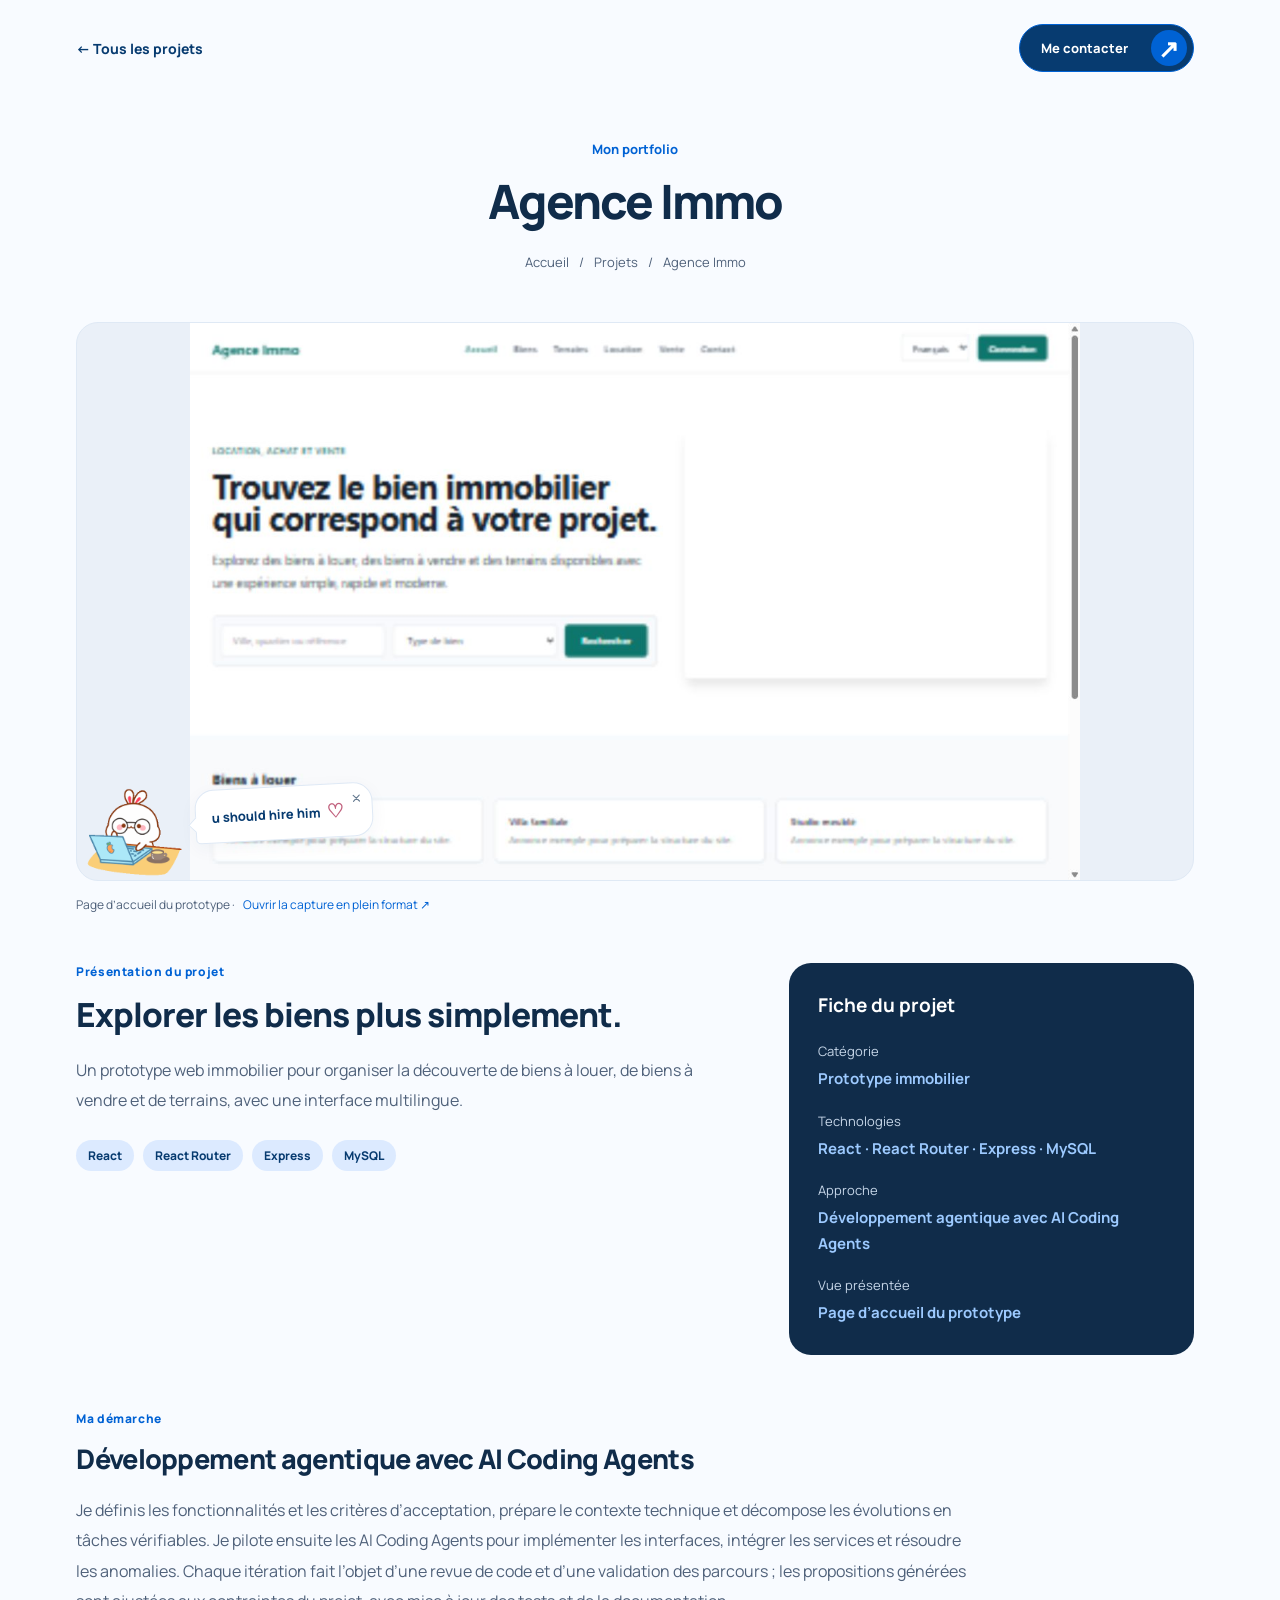
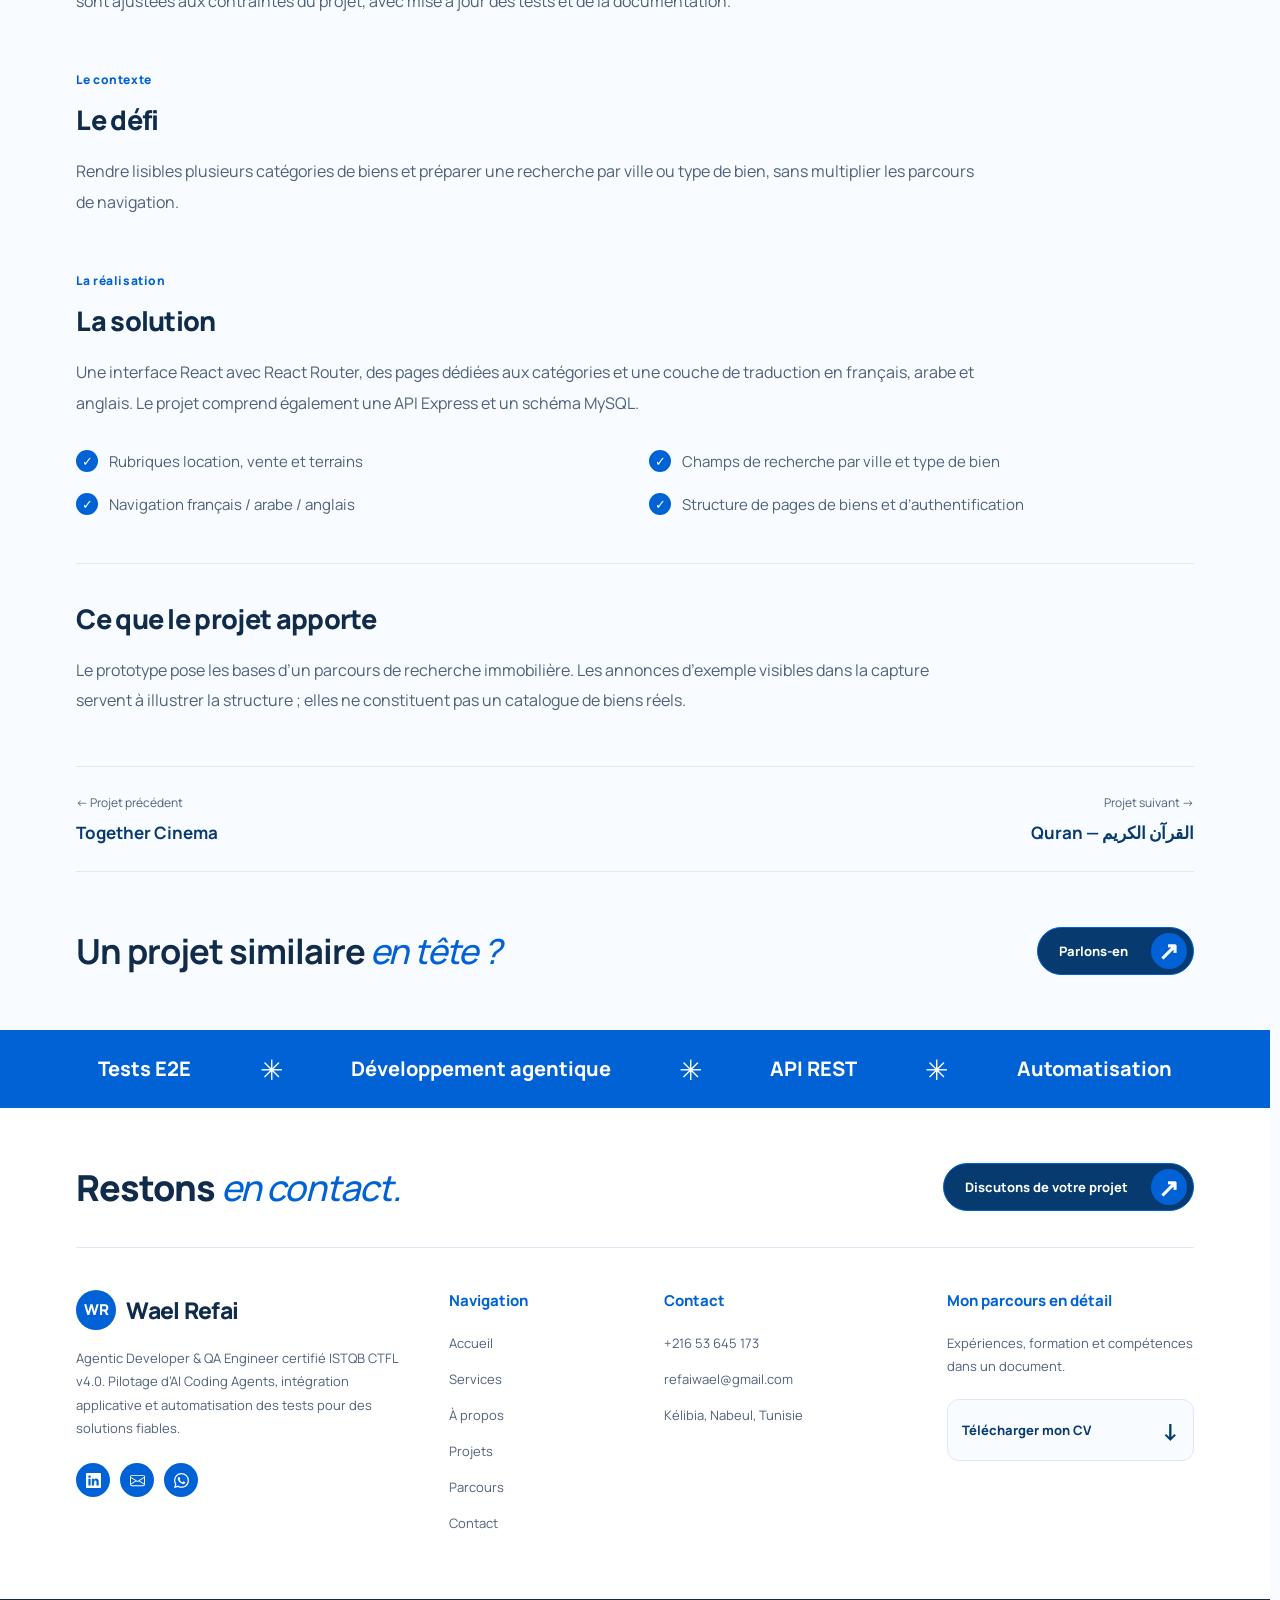
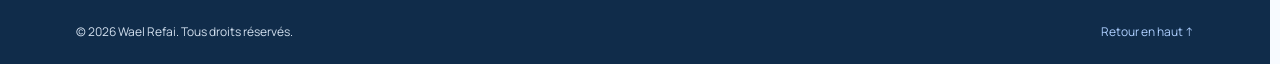
==== commit 431d0597: "Refine AI Coding Agents profile and add certifications" ====
--- a/projects/agence-immo.html
+++ b/projects/agence-immo.html
@@ -2,8 +2,8 @@
 <header class="case-nav page-width"><a href="../index.html#projets">← Tous les projets</a><a class="contact-pill" href="../index.html#contact">Me contacter <span aria-hidden="true">↗</span></a></header>
 <main id="projet"><header class="case-masthead page-width"><p>Mon portfolio</p><h1>Agence Immo</h1><nav aria-label="Fil d’Ariane"><a href="../index.html">Accueil</a><span aria-hidden="true">/</span><a href="../index.html#projets">Projets</a><span aria-hidden="true">/</span><span aria-current="page">Agence Immo</span></nav></header>
 <div class="case-content page-width"><figure class="case-hero"><img src="../assets/projects/immo.jpg" width="1280" height="800" alt="Page d’accueil du prototype — Agence Immo" fetchpriority="high"><figcaption>Page d’accueil du prototype · <a href="../assets/projects/immo.jpg" target="_blank" rel="noopener noreferrer">Ouvrir la capture en plein format ↗</a></figcaption></figure>
-<div class="case-intro-grid"><div class="case-intro"><p class="case-kicker">Présentation du projet</p><h2>Explorer les biens plus simplement.</h2><p>Un prototype web immobilier pour organiser la découverte de biens à louer, de biens à vendre et de terrains, avec une interface multilingue.</p><ul class="case-tags" aria-label="Technologies"><li>React</li><li>React Router</li><li>Express</li><li>MySQL</li></ul></div><aside class="case-facts" aria-label="Fiche du projet"><h2>Fiche du projet</h2><dl><dt>Catégorie</dt><dd>Prototype immobilier</dd><dt>Technologies</dt><dd>React · React Router · Express · MySQL</dd><dt>Approche</dt><dd>Développement agentique avec Codex</dd><dt>Vue présentée</dt><dd>Page d’accueil du prototype</dd></dl></aside></div>
-<section class="case-section" aria-labelledby="approach"><p class="case-kicker">Ma démarche</p><h2 id="approach">Développement agentique avec Codex</h2><p>Je pilote les itérations de développement avec Codex : définition des fonctionnalités, intégration des composants et services, relecture du code et validation des parcours. Les propositions de l’IA sont revues et ajustées en fonction du besoin du projet.</p></section>
+<div class="case-intro-grid"><div class="case-intro"><p class="case-kicker">Présentation du projet</p><h2>Explorer les biens plus simplement.</h2><p>Un prototype web immobilier pour organiser la découverte de biens à louer, de biens à vendre et de terrains, avec une interface multilingue.</p><ul class="case-tags" aria-label="Technologies"><li>React</li><li>React Router</li><li>Express</li><li>MySQL</li></ul></div><aside class="case-facts" aria-label="Fiche du projet"><h2>Fiche du projet</h2><dl><dt>Catégorie</dt><dd>Prototype immobilier</dd><dt>Technologies</dt><dd>React · React Router · Express · MySQL</dd><dt>Approche</dt><dd>Développement agentique avec AI Coding Agents</dd><dt>Vue présentée</dt><dd>Page d’accueil du prototype</dd></dl></aside></div>
+<section class="case-section" aria-labelledby="approach"><p class="case-kicker">Ma démarche</p><h2 id="approach">Développement agentique avec AI Coding Agents</h2><p>Je définis les fonctionnalités et les critères d’acceptation, prépare le contexte technique et décompose les évolutions en tâches vérifiables. Je pilote ensuite les AI Coding Agents pour implémenter les interfaces, intégrer les services et résoudre les anomalies. Chaque itération fait l’objet d’une revue de code et d’une validation des parcours ; les propositions générées sont ajustées aux contraintes du projet, avec mise à jour des tests et de la documentation.</p></section>
 <section class="case-section" aria-labelledby="challenge"><p class="case-kicker">Le contexte</p><h2 id="challenge">Le défi</h2><p>Rendre lisibles plusieurs catégories de biens et préparer une recherche par ville ou type de bien, sans multiplier les parcours de navigation.</p></section>
 <section class="case-section" aria-labelledby="solution"><p class="case-kicker">La réalisation</p><h2 id="solution">La solution</h2><p>Une interface React avec React Router, des pages dédiées aux catégories et une couche de traduction en français, arabe et anglais. Le projet comprend également une API Express et un schéma MySQL.</p><ul class="case-features"><li>Rubriques location, vente et terrains</li><li>Champs de recherche par ville et type de bien</li><li>Navigation français / arabe / anglais</li><li>Structure de pages de biens et d’authentification</li></ul></section>
 <section class="case-section case-impact" aria-labelledby="impact"><h2 id="impact">Ce que le projet apporte</h2><p>Le prototype pose les bases d’un parcours de recherche immobilière. Les annonces d’exemple visibles dans la capture servent à illustrer la structure ; elles ne constituent pas un catalogue de biens réels.</p></section>
@@ -14,5 +14,5 @@
           <a href="mailto:refaiwael@gmail.com" lang="en">u should hire him <span aria-hidden="true">♡</span></a>
           <button class="bunny-dismiss" type="button" aria-label="Masquer le lapin" title="Masquer le lapin"><svg viewBox="0 0 16 16" aria-hidden="true"><path d="m4 4 8 8m0-8-8 8"/></svg></button>
         </div>
-      </aside>  <footer class="footer-studio"><div class="footer-ribbon" aria-hidden="true"><span>Tests E2E</span><b>✳</b><span>Développement agentique</span><b>✳</b><span>API REST</span><b>✳</b><span>Automatisation</span></div><div class="page-width"><div class="footer-connect"><h2>Restons <em>en contact.</em></h2><a class="contact-pill" href="../index.html#contact">Discutons de votre projet <span aria-hidden="true">↗</span></a></div><div class="footer-columns"><div class="footer-intro"><a class="footer-brand" href="../index.html#accueil"><span aria-hidden="true">WR</span>Wael Refai</a><p>Agentic Developer & QA Engineer certifié ISTQB CTFL v4.0. Développement avec Codex, tests et automatisation au service d’applications fiables.</p><div class="footer-socials"><a href="https://www.linkedin.com/in/refaiwael/" target="_blank" rel="noopener noreferrer" aria-label="LinkedIn (nouvel onglet)"><svg viewBox="0 0 16 16"><use href="../assets/contact-icons.svg#linkedin"/></svg></a><a href="mailto:refaiwael@gmail.com" aria-label="Email"><svg viewBox="0 0 16 16"><use href="../assets/contact-icons.svg#email"/></svg></a><a href="https://wa.me/21653645173" target="_blank" rel="noopener noreferrer" aria-label="WhatsApp (nouvel onglet)"><svg viewBox="0 0 16 16"><use href="../assets/contact-icons.svg#whatsapp"/></svg></a></div></div>
+      </aside>  <footer class="footer-studio"><div class="footer-ribbon" aria-hidden="true"><span>Tests E2E</span><b>✳</b><span>Développement agentique</span><b>✳</b><span>API REST</span><b>✳</b><span>Automatisation</span></div><div class="page-width"><div class="footer-connect"><h2>Restons <em>en contact.</em></h2><a class="contact-pill" href="../index.html#contact">Discutons de votre projet <span aria-hidden="true">↗</span></a></div><div class="footer-columns"><div class="footer-intro"><a class="footer-brand" href="../index.html#accueil"><span aria-hidden="true">WR</span>Wael Refai</a><p>Agentic Developer & QA Engineer certifié ISTQB CTFL v4.0. Pilotage d’AI Coding Agents, intégration applicative et automatisation des tests pour des solutions fiables.</p><div class="footer-socials"><a href="https://www.linkedin.com/in/refaiwael/" target="_blank" rel="noopener noreferrer" aria-label="LinkedIn (nouvel onglet)"><svg viewBox="0 0 16 16"><use href="../assets/contact-icons.svg#linkedin"/></svg></a><a href="mailto:refaiwael@gmail.com" aria-label="Email"><svg viewBox="0 0 16 16"><use href="../assets/contact-icons.svg#email"/></svg></a><a href="https://wa.me/21653645173" target="_blank" rel="noopener noreferrer" aria-label="WhatsApp (nouvel onglet)"><svg viewBox="0 0 16 16"><use href="../assets/contact-icons.svg#whatsapp"/></svg></a></div></div>
       <nav class="footer-nav" aria-label="Navigation de pied de page"><h3>Navigation</h3><a href="../index.html#accueil">Accueil</a><a href="../index.html#services">Services</a><a href="../index.html#a-propos">À propos</a><a href="../index.html#projets">Projets</a><a href="../index.html#experience">Parcours</a><a href="../index.html#contact">Contact</a></nav><div class="footer-info"><h3>Contact</h3><a href="tel:+21653645173">+216 53 645 173</a><a href="mailto:refaiwael@gmail.com">refaiwael@gmail.com</a><p>Kélibia, Nabeul, Tunisie</p></div><div class="footer-cv"><h3>Mon parcours en détail</h3><p>Expériences, formation et compétences dans un document.</p><a href="../assets/WaelRefaiCV.pdf?v=cv-1" download="WaelRefaiCV.pdf">Télécharger mon CV <span aria-hidden="true">↓</span></a></div></div></div><div class="footer-bottom"><div class="page-width"><p>© <span id="year">2026</span> Wael Refai. Tous droits réservés.</p><a href="../index.html#accueil">Retour en haut ↑</a></div></div></footer></body></html>
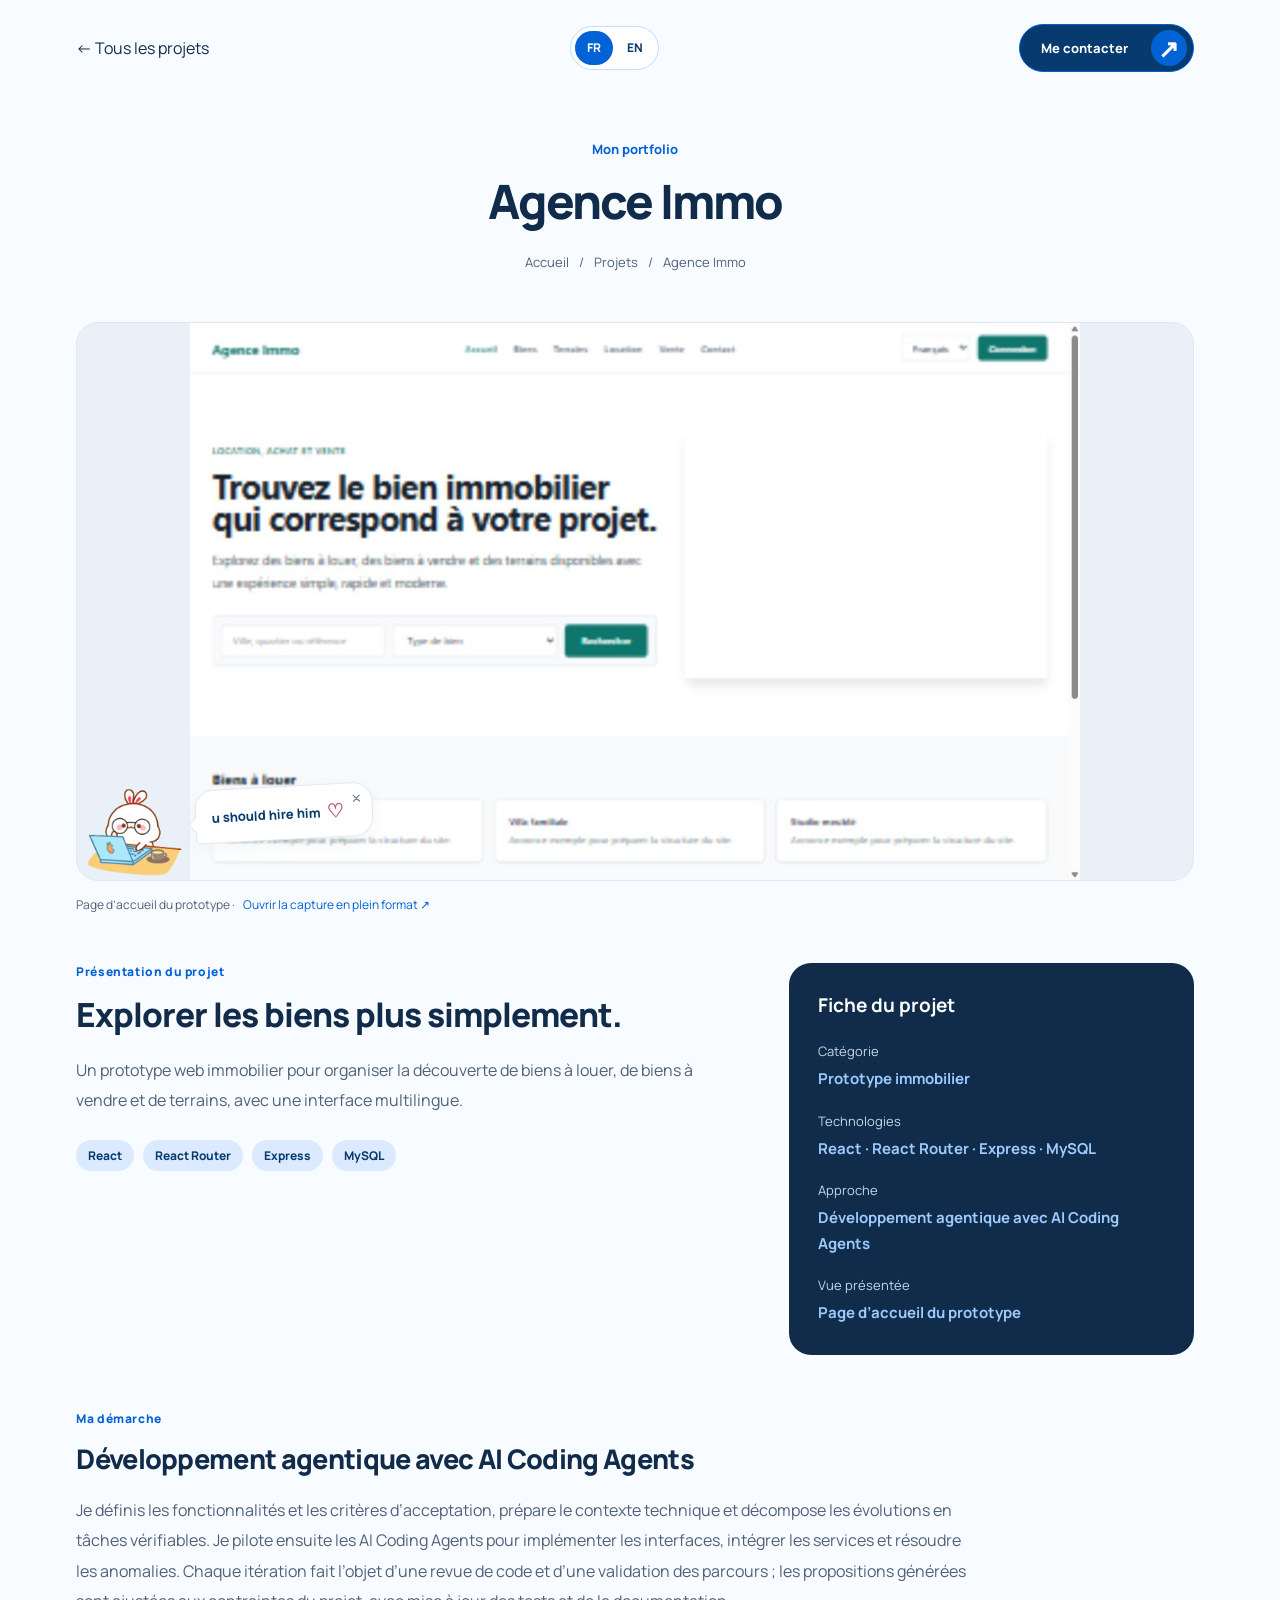
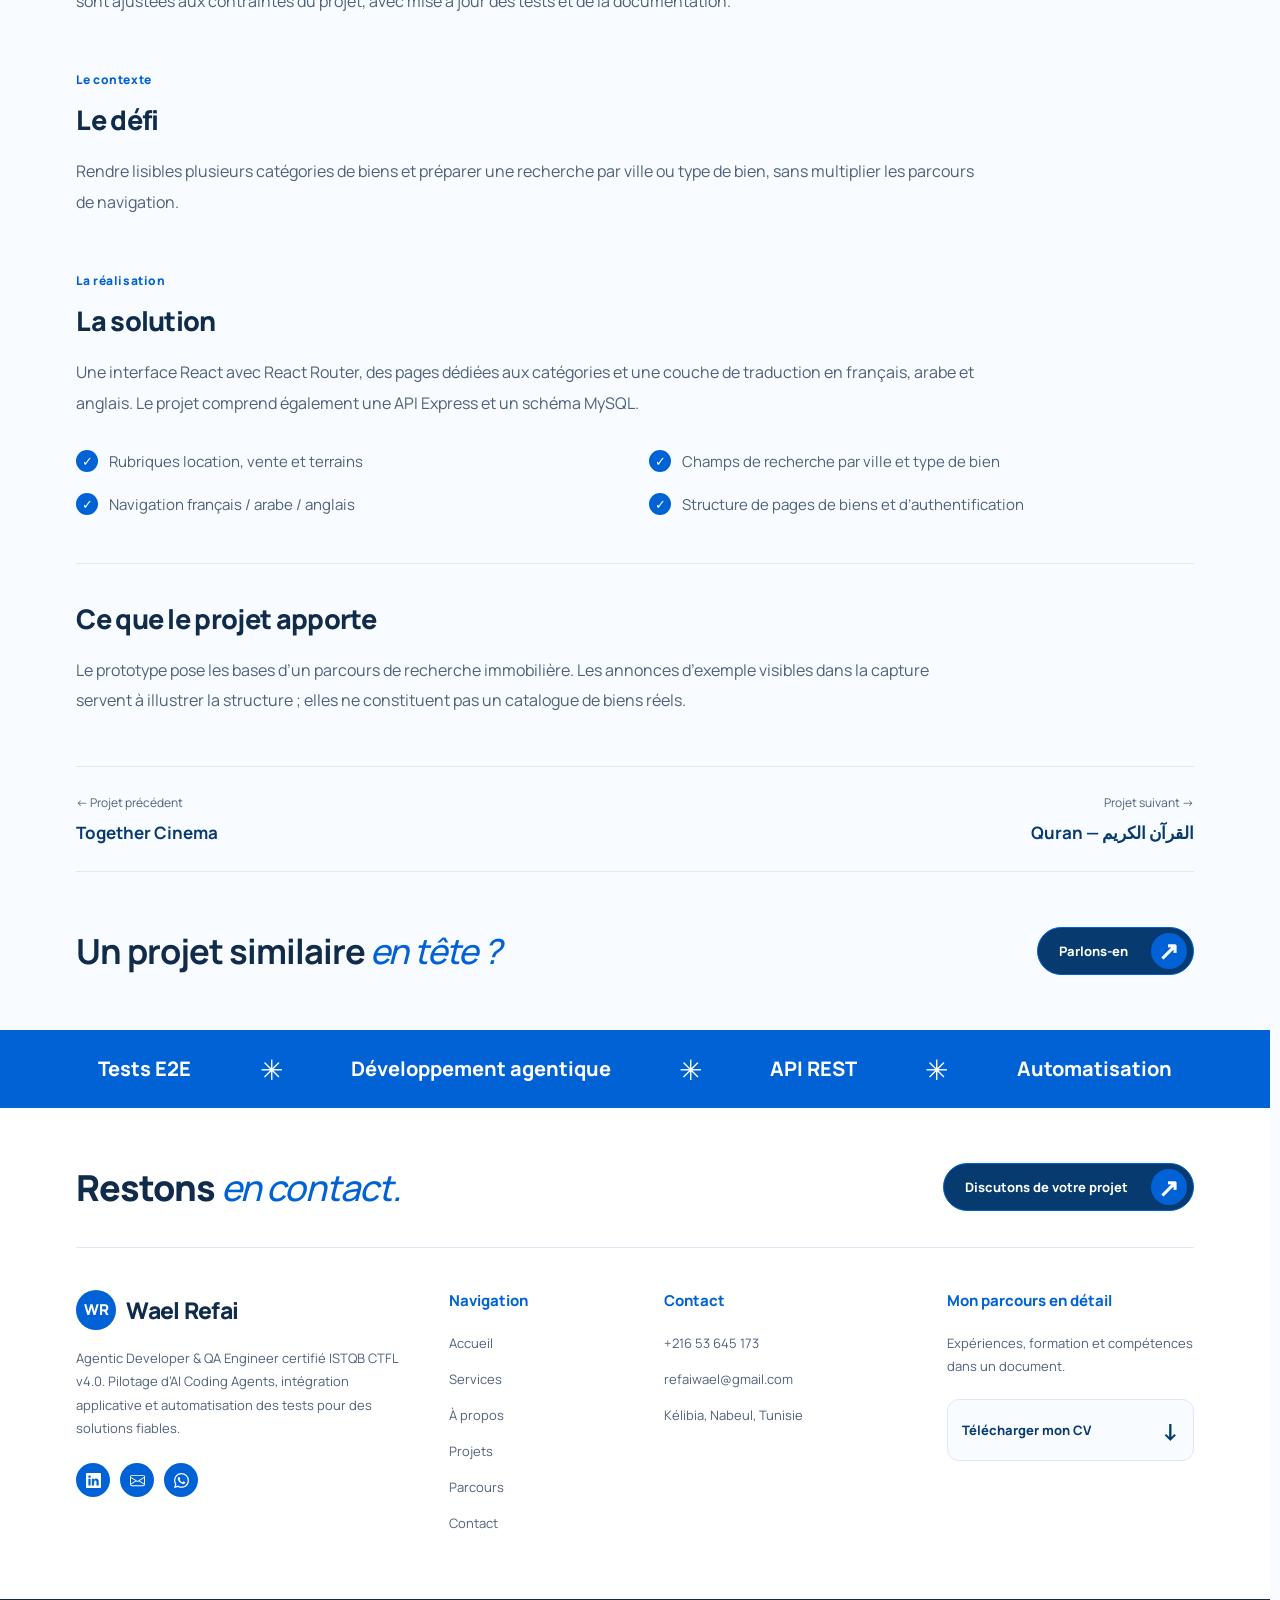
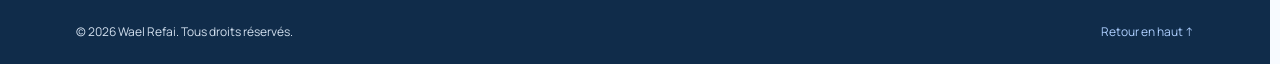
==== commit e227d0f6: "Add complete French and English language switching" ====
--- a/projects/agence-immo.html
+++ b/projects/agence-immo.html
@@ -1,5 +1,5 @@
-<!doctype html><html lang="fr"><head><meta charset="UTF-8"><meta name="viewport" content="width=device-width, initial-scale=1"><meta name="description" content="Un prototype web immobilier pour organiser la découverte de biens à louer, de biens à vendre et de terrains, avec une interface multilingue."><title>Agence Immo — Projet de Wael Refai</title><link rel="icon" href="../assets/favicon.svg"><link rel="stylesheet" href="../styles.css?v=reference-2"><link rel="stylesheet" href="../hero.css?v=centered-menu-1"><link rel="stylesheet" href="../contact.css?v=studio-1"><link rel="stylesheet" href="../case-study.css?v=case-1"><script src="../case-study.js?v=case-1" defer></script></head><body class="case-page"><a class="skip-link" href="#projet">Aller au projet</a>
-<header class="case-nav page-width"><a href="../index.html#projets">← Tous les projets</a><a class="contact-pill" href="../index.html#contact">Me contacter <span aria-hidden="true">↗</span></a></header>
+<!doctype html><html lang="fr"><head><meta charset="UTF-8"><meta name="viewport" content="width=device-width, initial-scale=1"><meta name="description" content="Un prototype web immobilier pour organiser la découverte de biens à louer, de biens à vendre et de terrains, avec une interface multilingue."><title>Agence Immo — Projet de Wael Refai</title><link rel="icon" href="../assets/favicon.svg"><link rel="stylesheet" href="../styles.css?v=reference-2"><link rel="stylesheet" href="../hero.css?v=centered-menu-1"><link rel="stylesheet" href="../contact.css?v=studio-1"><link rel="stylesheet" href="../case-study.css?v=case-1"><script src="../case-study.js?v=case-1" defer></script><link rel="stylesheet" href="../i18n.css?v=languages-1"><script src="../i18n.js?v=languages-1" defer></script></head><body class="case-page"><a class="skip-link" href="#projet">Aller au projet</a>
+<header class="case-nav page-width"><div class="language-switch" role="group" aria-label="Langue du site"><button type="button" data-language="fr" aria-pressed="true" lang="fr" aria-label="Français">FR</button><button type="button" data-language="en" aria-pressed="false" lang="en" aria-label="English">EN</button></div><a href="../index.html#projets">← Tous les projets</a><a class="contact-pill" href="../index.html#contact">Me contacter <span aria-hidden="true">↗</span></a></header>
 <main id="projet"><header class="case-masthead page-width"><p>Mon portfolio</p><h1>Agence Immo</h1><nav aria-label="Fil d’Ariane"><a href="../index.html">Accueil</a><span aria-hidden="true">/</span><a href="../index.html#projets">Projets</a><span aria-hidden="true">/</span><span aria-current="page">Agence Immo</span></nav></header>
 <div class="case-content page-width"><figure class="case-hero"><img src="../assets/projects/immo.jpg" width="1280" height="800" alt="Page d’accueil du prototype — Agence Immo" fetchpriority="high"><figcaption>Page d’accueil du prototype · <a href="../assets/projects/immo.jpg" target="_blank" rel="noopener noreferrer">Ouvrir la capture en plein format ↗</a></figcaption></figure>
 <div class="case-intro-grid"><div class="case-intro"><p class="case-kicker">Présentation du projet</p><h2>Explorer les biens plus simplement.</h2><p>Un prototype web immobilier pour organiser la découverte de biens à louer, de biens à vendre et de terrains, avec une interface multilingue.</p><ul class="case-tags" aria-label="Technologies"><li>React</li><li>React Router</li><li>Express</li><li>MySQL</li></ul></div><aside class="case-facts" aria-label="Fiche du projet"><h2>Fiche du projet</h2><dl><dt>Catégorie</dt><dd>Prototype immobilier</dd><dt>Technologies</dt><dd>React · React Router · Express · MySQL</dd><dt>Approche</dt><dd>Développement agentique avec AI Coding Agents</dd><dt>Vue présentée</dt><dd>Page d’accueil du prototype</dd></dl></aside></div>
--- a/i18n.css
+++ b/i18n.css
@@ -0,0 +1,18 @@
+.language-switch { display:flex; align-items:center; gap:3px; padding:4px; border:1px solid #cbdcf0; border-radius:24px; background:#fffffff0; flex-shrink:0; }
+.language-switch button { border:0; border-radius:18px; min-height:34px; min-width:38px; padding:6px 9px; background:transparent; color:var(--deep); font:750 12px/1.4 Manrope,sans-serif; cursor:pointer; }
+.language-switch button[aria-pressed="true"] { background:var(--blue); color:#fff; }
+.language-switch button:hover { box-shadow:inset 0 0 0 1px var(--blue); }
+.language-switch button:focus-visible { outline:3px solid var(--blue); outline-offset:3px; }
+.site-header>.language-switch { position:absolute; left:6%; }
+.case-nav .language-switch { order:2; }
+.case-nav>.contact-pill { order:3; }
+html[lang="en"] .intro h2 { max-width:100%; }
+@media(max-width:1180px) { .site-header>.language-switch { left:6%; } }
+@media(max-width:600px) {
+  .site-header>.language-switch { left:16px; }
+  .language-switch button { min-height:36px; min-width:36px; }
+  .case-nav { flex-wrap:wrap; }
+  .case-nav>.contact-pill { order:2; }
+  .case-nav .language-switch { order:3; margin-left:auto; }
+}
+@media(forced-colors:active) { .language-switch button[aria-pressed="true"] { border:2px solid Highlight; } }
